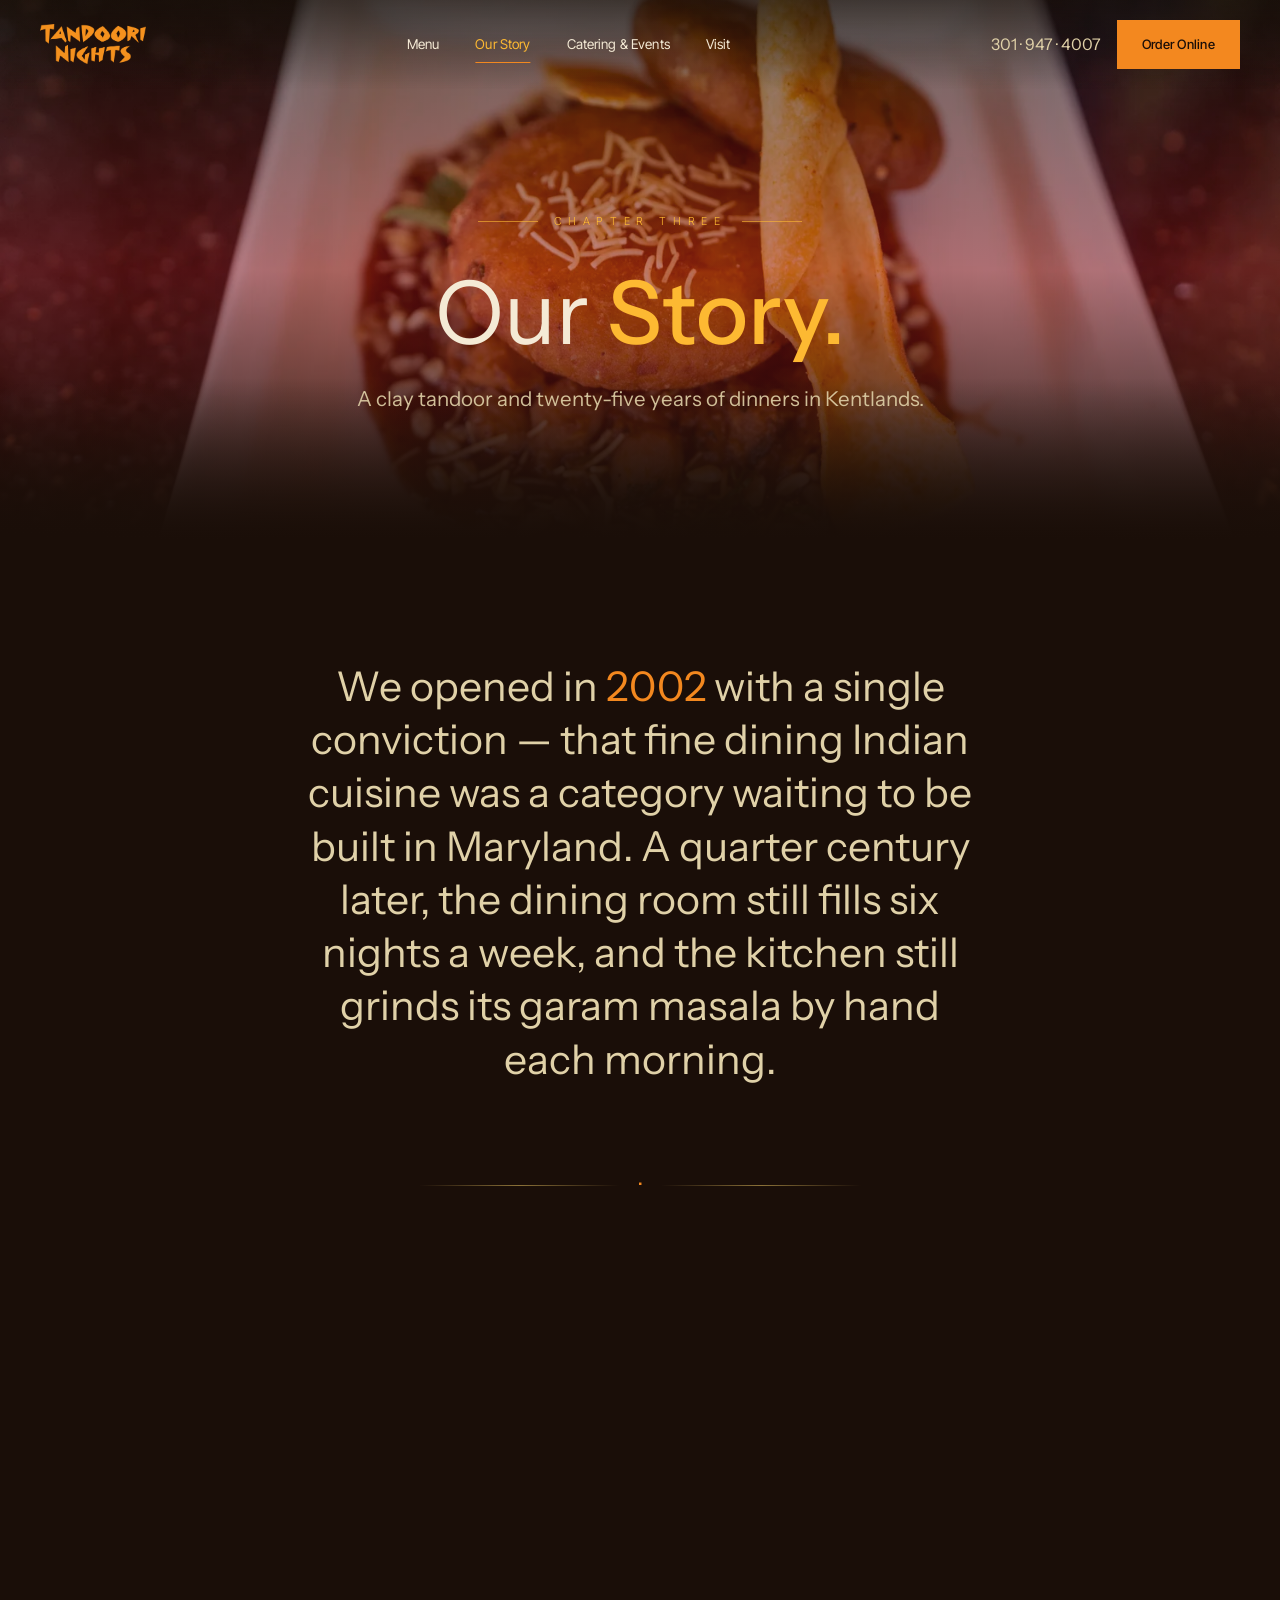
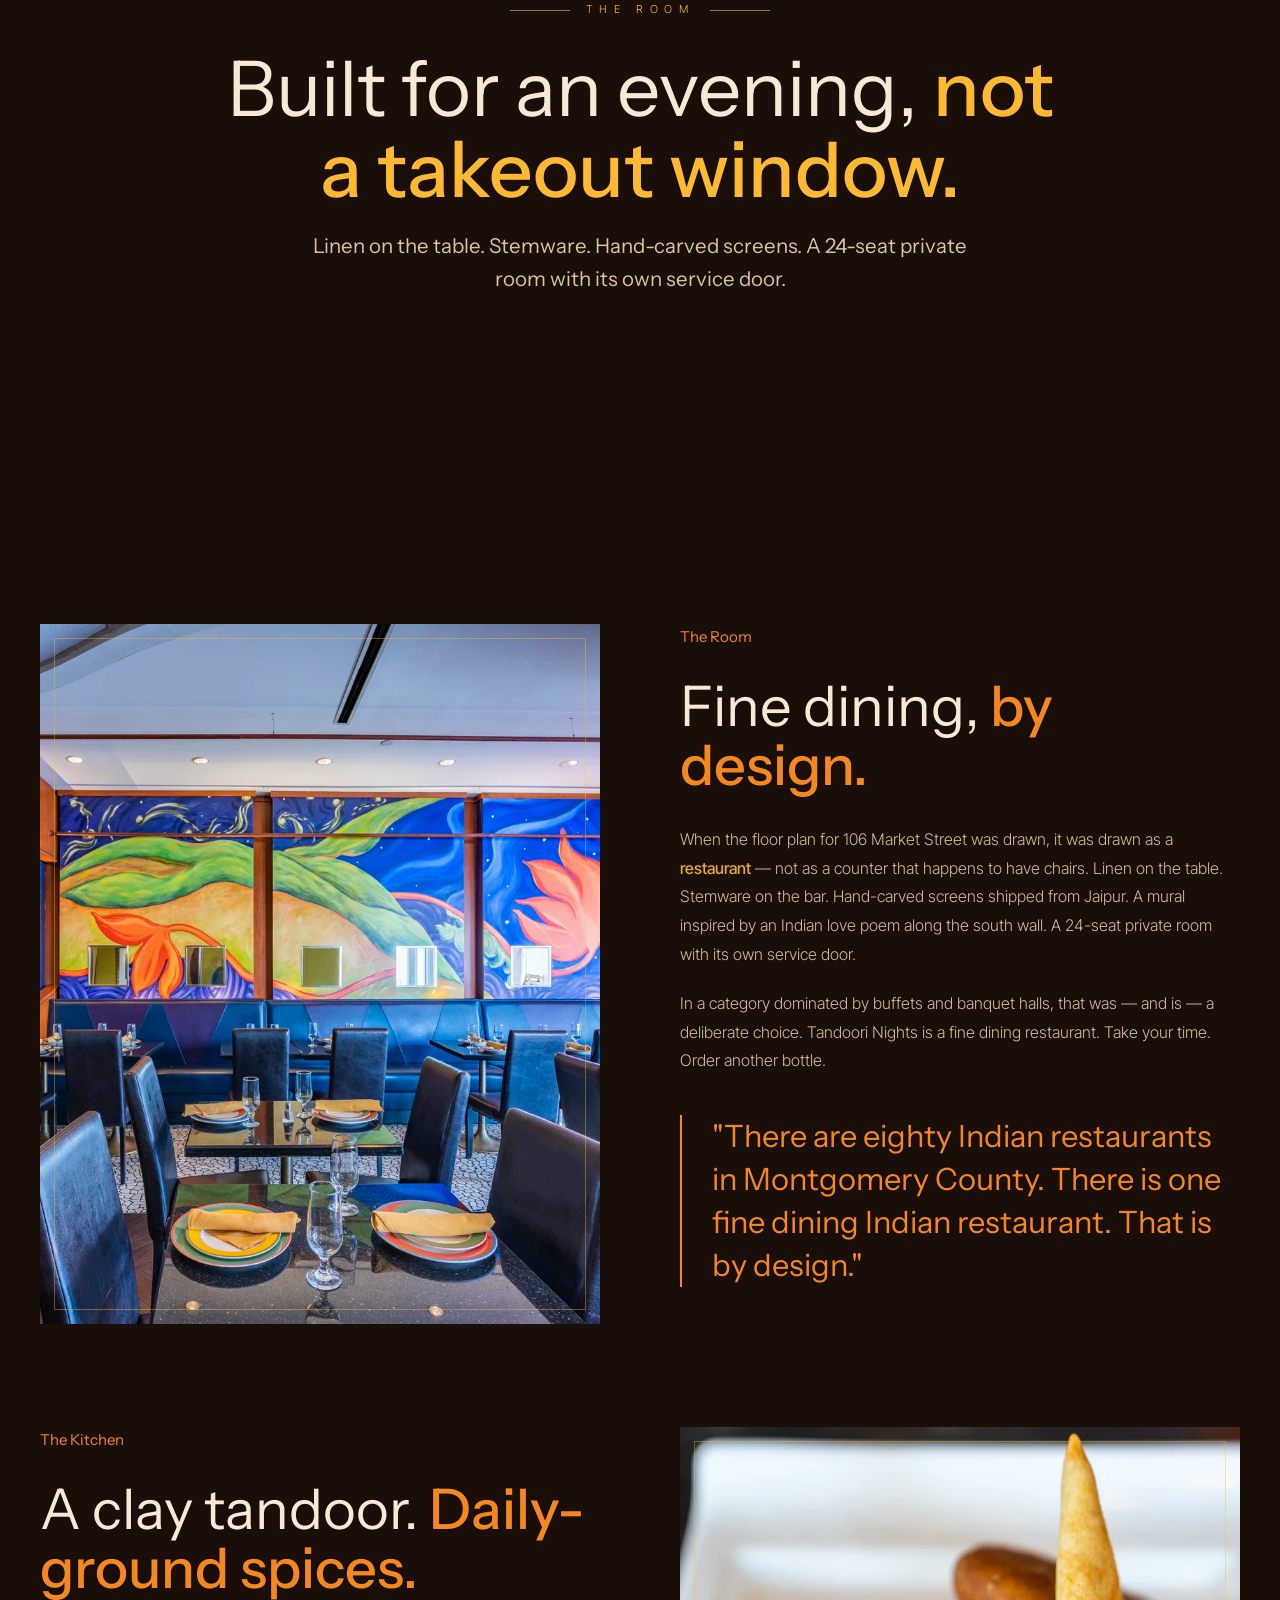
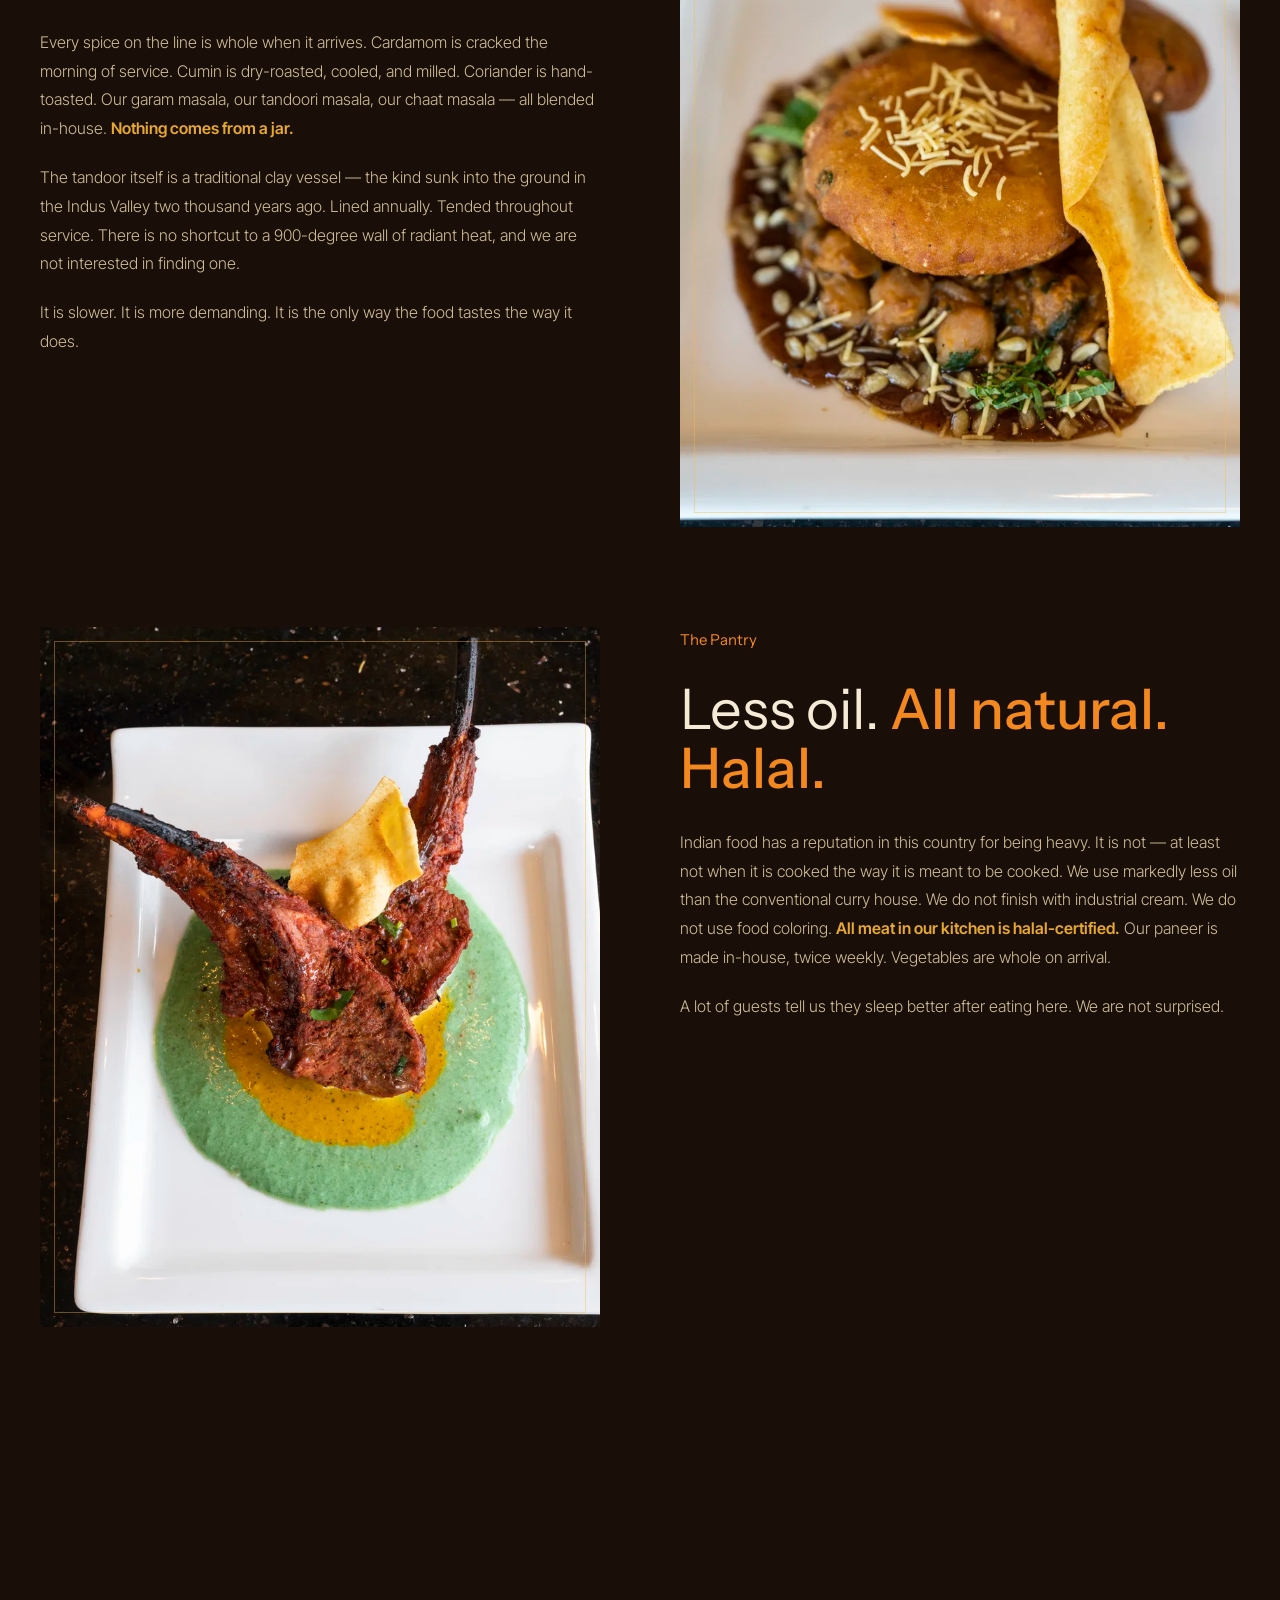
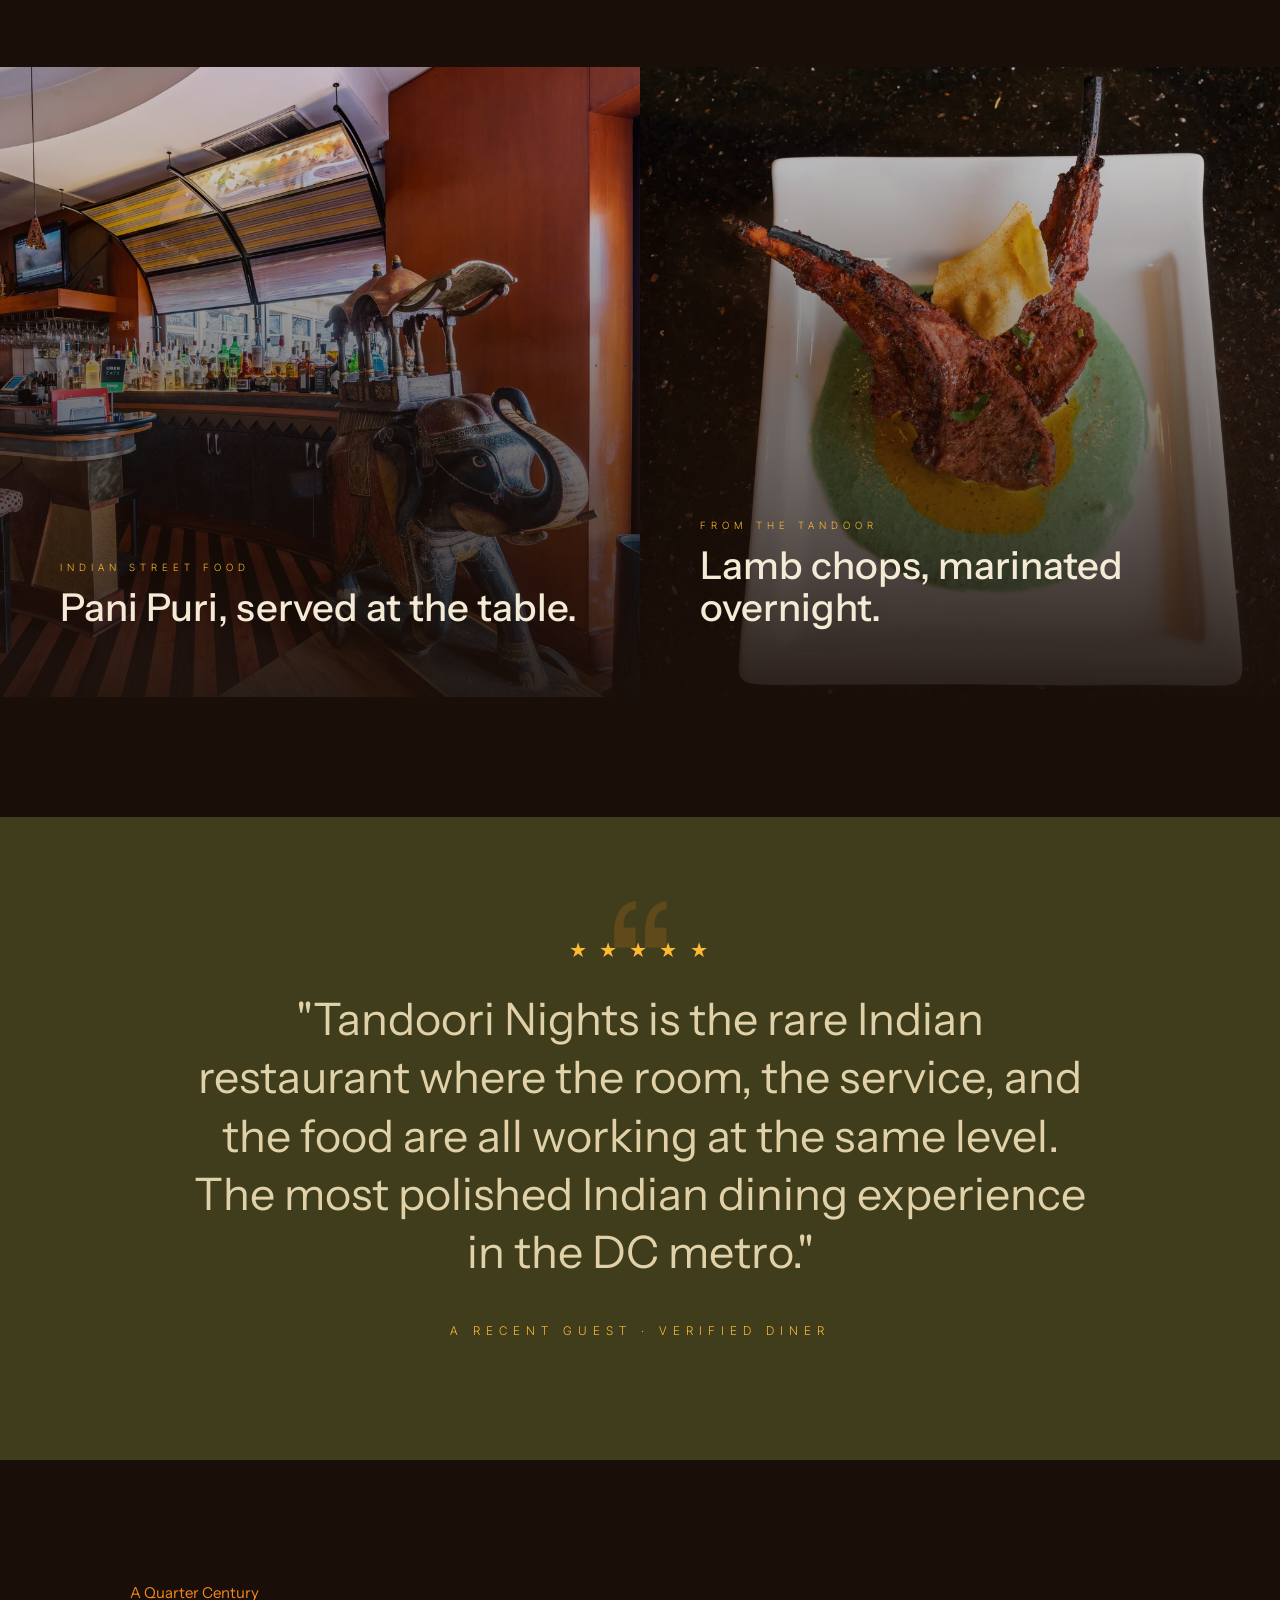
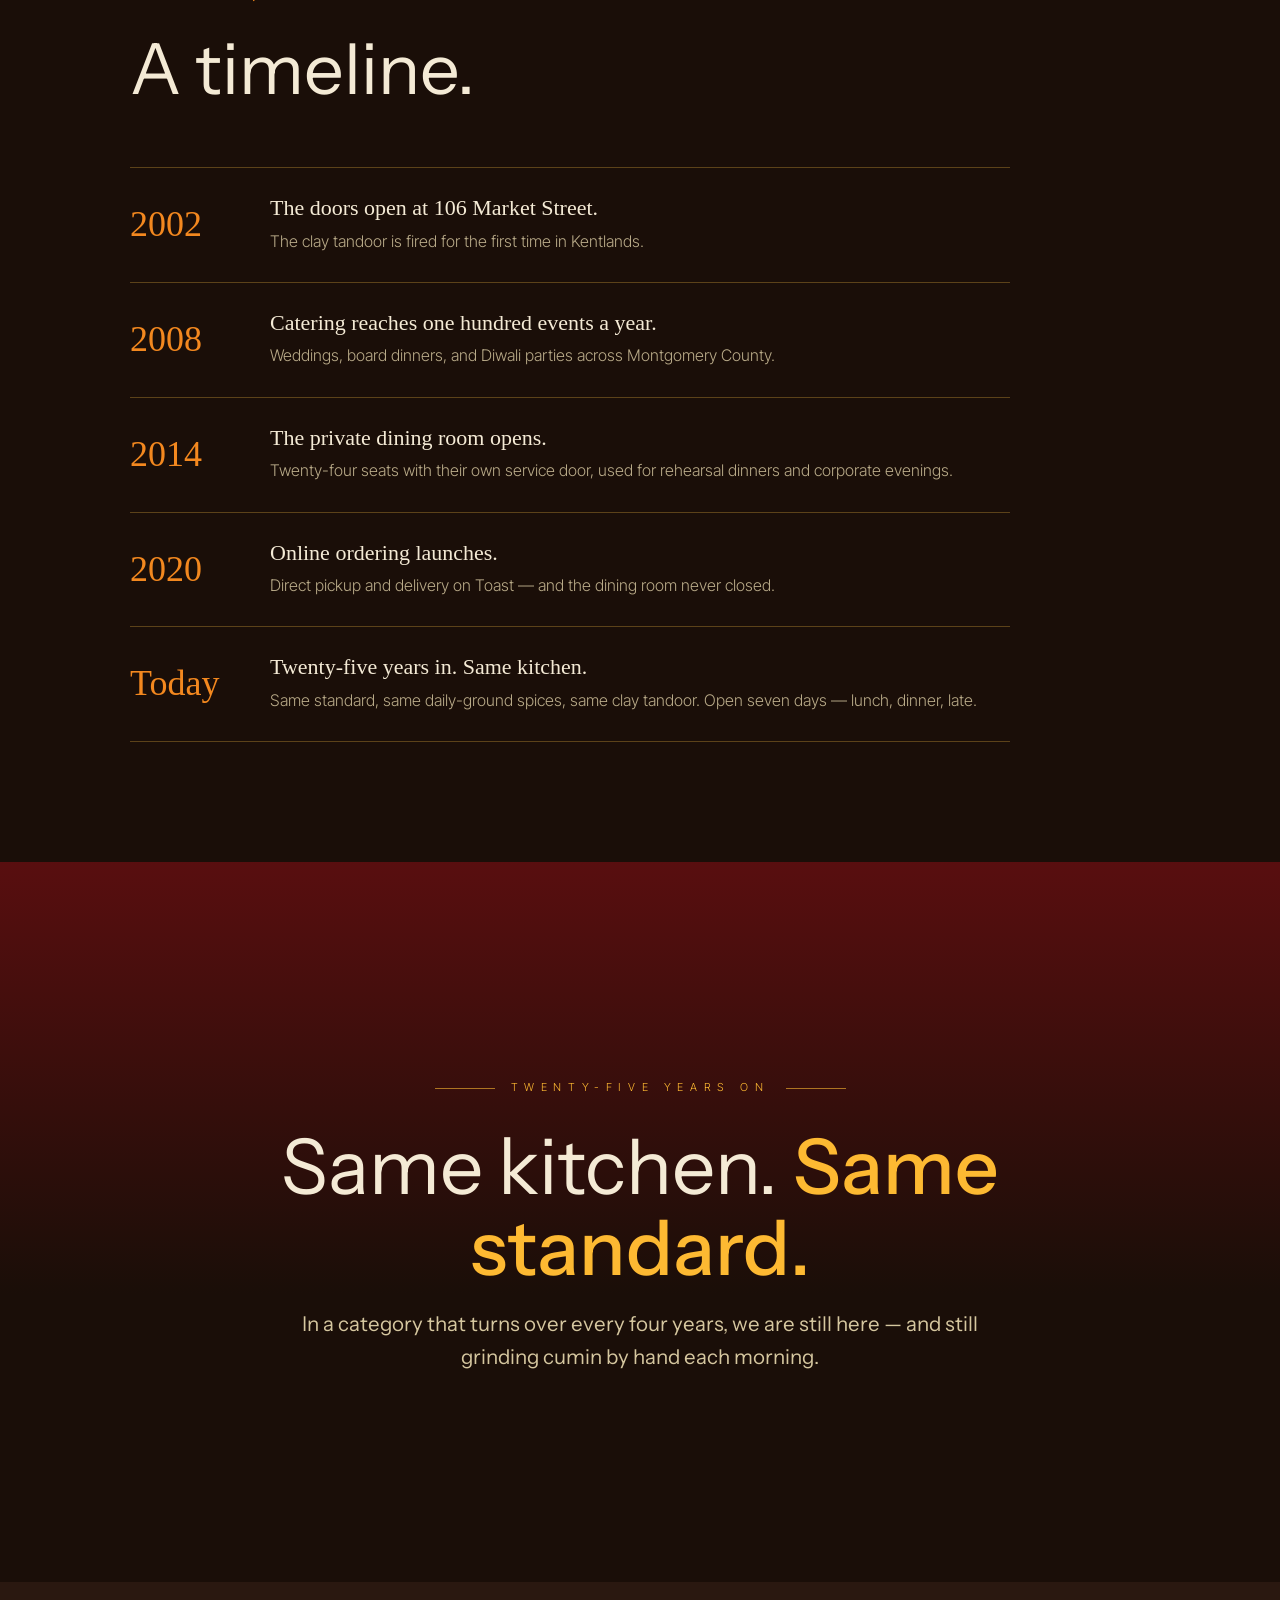
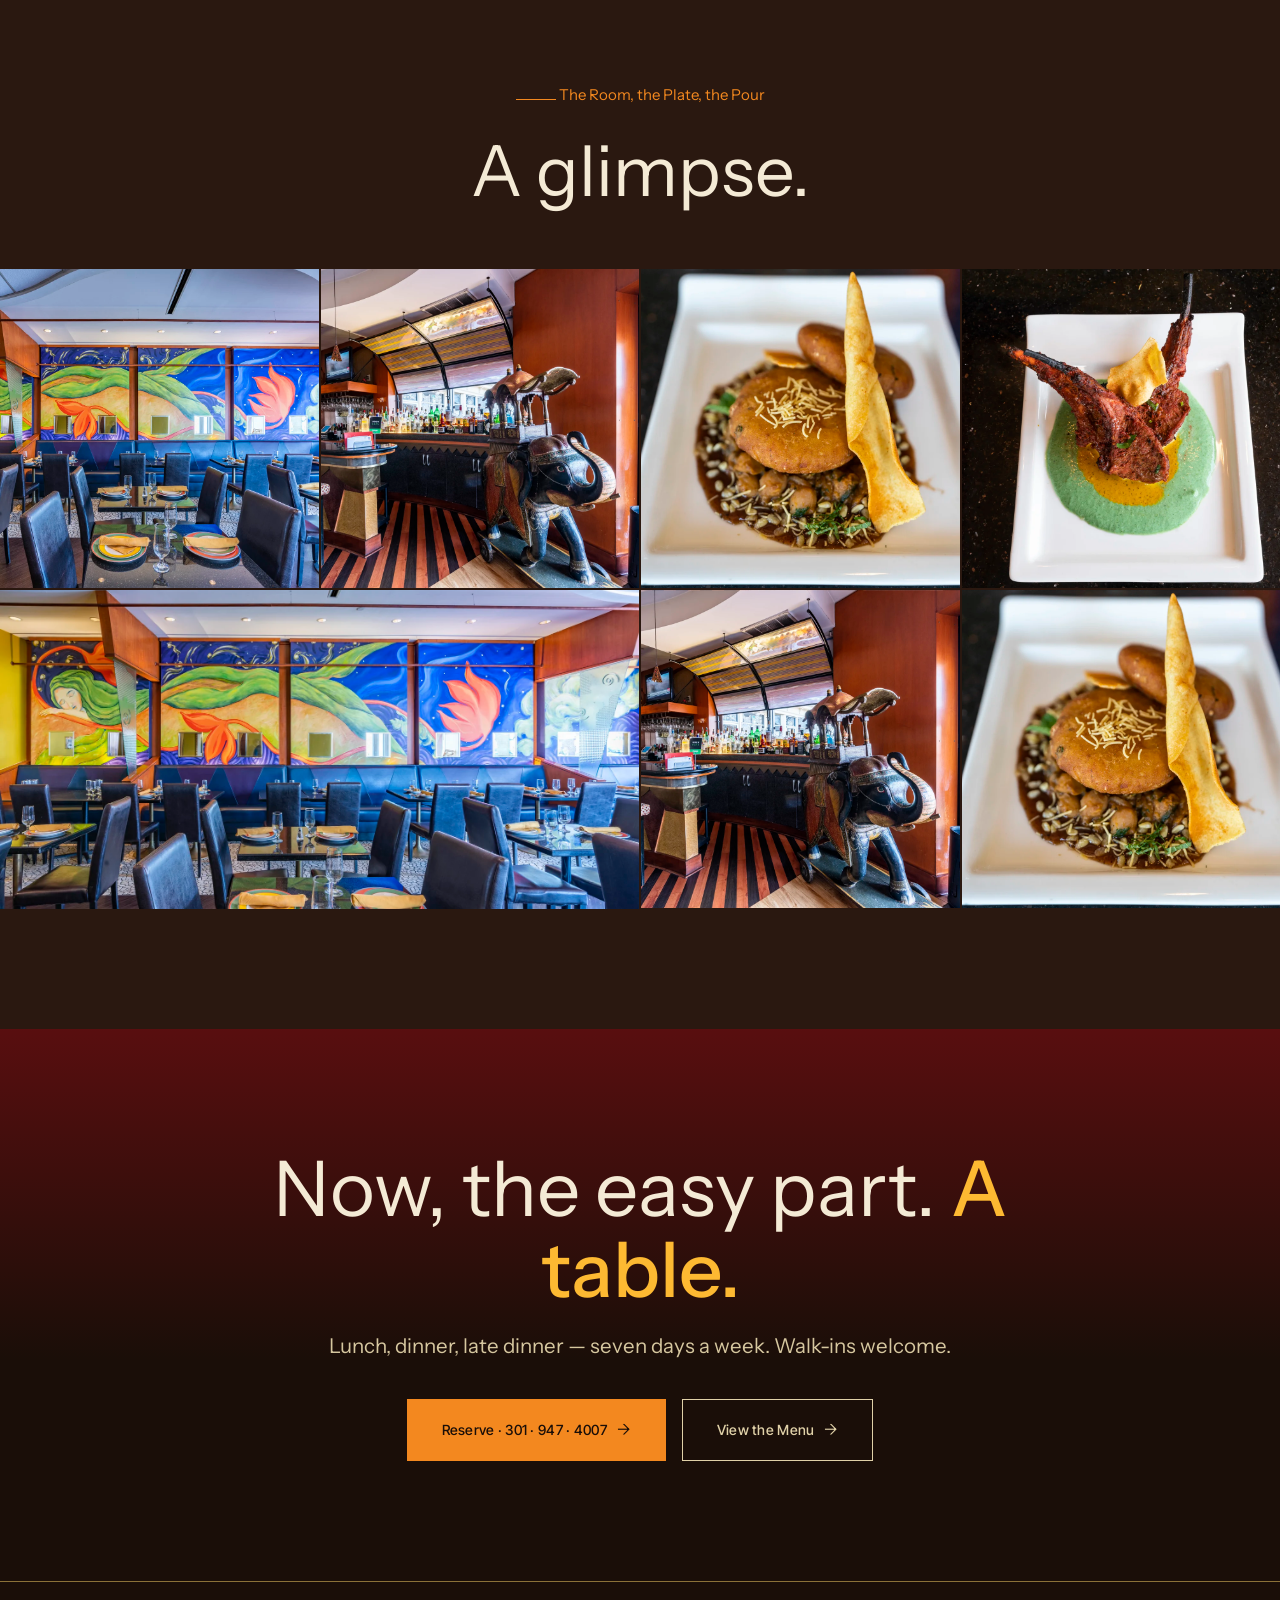
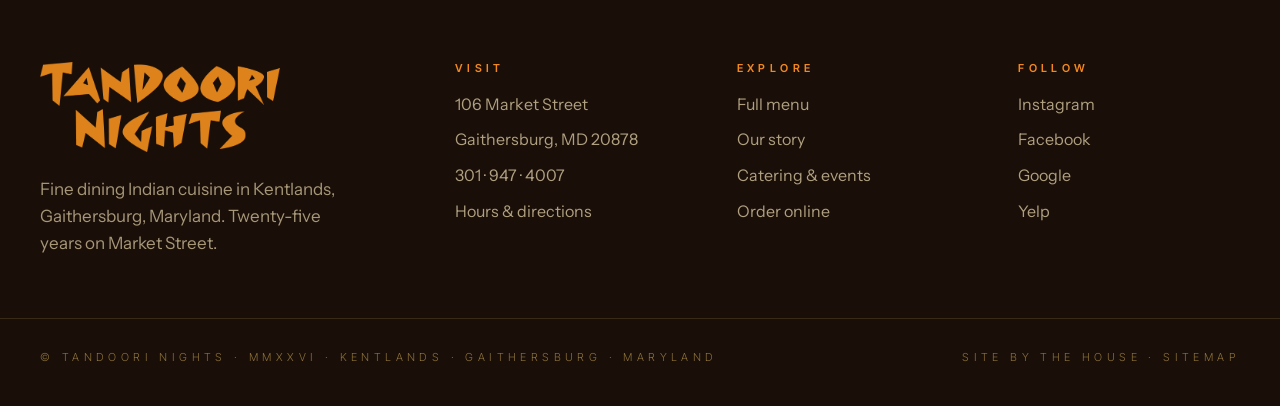
==== about.html @ 55bf02cf "Initial site: Tandoori Nights — Kentlands Static HTML/CSS site for Tandoori Nights, the Indian resta" ====
<!DOCTYPE html>
<html lang="en">
<head>
<meta charset="UTF-8" />
<meta name="viewport" content="width=device-width, initial-scale=1.0" />
<meta name="theme-color" content="#B5121B" />

<title>Our Story — Tandoori Nights | Fine Dining Indian Restaurant in Kentlands, Gaithersburg MD</title>
<meta name="description" content="The story of Tandoori Nights — twenty-five years of fine dining Indian cuisine in Kentlands, Gaithersburg, Maryland. Authentic clay tandoors, in-house ground spices, less oil, all-natural ingredients, halal-certified. Maryland's most-loved Indian restaurant." />
<meta name="keywords" content="tandoori nights story, fine dining indian gaithersburg, indian restaurant kentlands history, authentic tandoor restaurant maryland, halal indian restaurant gaithersburg, indian fine dining montgomery county" />
<meta name="robots" content="index, follow, max-image-preview:large" />
<link rel="canonical" href="https://tandoorinightsmd.com/about.html" />

<meta property="og:type" content="article" />
<meta property="og:title" content="Our Story — Tandoori Nights" />
<meta property="og:description" content="Twenty-five years of fine dining Indian cuisine in Kentlands, Gaithersburg." />
<meta property="og:url" content="https://tandoorinightsmd.com/about.html" />
<meta property="og:image" content="https://tandoorinightsmd.com/extracted/photos/hero.jpg" />

<link rel="icon" type="image/png" href="extracted/assets/logo-saffron.png" />
<link rel="preconnect" href="https://fonts.googleapis.com" />
<link rel="preconnect" href="https://fonts.gstatic.com" crossorigin />
<link href="https://fonts.googleapis.com/css2?family=Instrument+Serif:ital@0;1&family=Instrument+Sans:wght@400;500;600&family=Inter+Tight:wght@300;400;500;600;700&display=swap" rel="stylesheet" />
<link rel="stylesheet" href="styles.css" />

<script type="application/ld+json">
{
  "@context": "https://schema.org",
  "@type": "AboutPage",
  "name": "About Tandoori Nights",
  "url": "https://tandoorinightsmd.com/about.html",
  "mainEntity": { "@id": "https://tandoorinightsmd.com/#restaurant" },
  "breadcrumb": {
    "@type": "BreadcrumbList",
    "itemListElement": [
      { "@type": "ListItem", "position": 1, "name": "Home", "item": "https://tandoorinightsmd.com/" },
      { "@type": "ListItem", "position": 2, "name": "Our Story", "item": "https://tandoorinightsmd.com/about.html" }
    ]
  }
}
</script>
</head>
<body>

<nav class="nav scrolled" id="nav">
  <a href="/" class="nav-logo">
    <img src="extracted/assets/logo-saffron.png" alt="Tandoori Nights — Indian Restaurant in Kentlands, Gaithersburg" />
  </a>
  <ul class="nav-center">
    <li><a href="menu.html">Menu</a></li>
    <li><a href="about.html" class="active">Our Story</a></li>
    <li><a href="catering.html">Catering &amp; Events</a></li>
    <li><a href="visit.html">Visit</a></li>
  </ul>
  <div class="nav-cta">
    <a href="tel:+13019474007" class="nav-phone">301 · 947 · 4007</a>
    <a href="https://www.toasttab.com/tandoori-nights-106-market-street/v3" class="btn btn-saffron">Order Online</a>
  </div>
</nav>

<header class="page-header with-photo" style="background-image: url('extracted/photos/food2.jpg');">
  <div class="page-header-inner">
    <div class="hero-eyebrow">Chapter Three</div>
    <h1>Our <em>Story.</em></h1>
    <p class="lede">A clay tandoor and twenty-five years of dinners in Kentlands.</p>
  </div>
</header>

<!-- Manifesto -->
<section class="bg-ink">
  <div class="narrow" style="text-align: center;">
    <p class="editorial" style="font-size: clamp(28px, 3.2vw, 44px); color: var(--cream-pale); line-height: 1.3; max-width: 880px; margin: 0 auto;">
      We opened in <span style="color: var(--saffron);">2002</span> with a single conviction — that fine dining Indian cuisine was a category waiting to be built in Maryland. A quarter century later, the dining room still fills six nights a week, and the kitchen still grinds its garam masala by hand each morning.
    </p>
    <div class="section-divider-ornament" style="margin-top: 80px;">
      <span class="glyph">·</span>
    </div>
  </div>
</section>

<!-- CINEMATIC PHOTO BAND -->
<section class="photo-band tint-deep" style="background-image: url('extracted/photos/hero.jpg');">
  <div class="inner">
    <div class="eyebrow-on-dark">The Room</div>
    <h2>Built for an evening, <em>not a takeout window.</em></h2>
    <p class="kicker">Linen on the table. Stemware. Hand-carved screens. A 24-seat private room with its own service door.</p>
  </div>
</section>

<!-- Editorial -->
<section class="bg-ink">
  <div class="container">
    <div class="editorial-block">
      <div class="editorial-image" style="background-image: url('extracted/photos/hero.jpg');"></div>
      <div class="editorial-text">
        <div class="section-label">The Room</div>
        <h2 class="section-title" style="font-size: clamp(36px, 4.5vw, 56px);">Fine dining, <em>by design.</em></h2>
        <p class="body-text">When the floor plan for 106 Market Street was drawn, it was drawn as a <em>restaurant</em> — not as a counter that happens to have chairs. Linen on the table. Stemware on the bar. Hand-carved screens shipped from Jaipur. A mural inspired by an Indian love poem along the south wall. A 24-seat private room with its own service door.</p>
        <p class="body-text">In a category dominated by buffets and banquet halls, that was — and is — a deliberate choice. Tandoori Nights is a fine dining restaurant. Take your time. Order another bottle.</p>
        <div class="pull-quote">"There are eighty Indian restaurants in Montgomery County. There is one fine dining Indian restaurant. That is by design."</div>
      </div>
    </div>

    <div class="editorial-block">
      <div class="editorial-image" style="background-image: url('extracted/photos/food2.jpg');"></div>
      <div class="editorial-text">
        <div class="section-label">The Kitchen</div>
        <h2 class="section-title" style="font-size: clamp(36px, 4.5vw, 56px);">A clay tandoor. <em>Daily-ground spices.</em></h2>
        <p class="body-text">Every spice on the line is whole when it arrives. Cardamom is cracked the morning of service. Cumin is dry-roasted, cooled, and milled. Coriander is hand-toasted. Our garam masala, our tandoori masala, our chaat masala — all blended in-house. <strong>Nothing comes from a jar.</strong></p>
        <p class="body-text">The tandoor itself is a traditional clay vessel — the kind sunk into the ground in the Indus Valley two thousand years ago. Lined annually. Tended throughout service. There is no shortcut to a 900-degree wall of radiant heat, and we are not interested in finding one.</p>
        <p class="body-text">It is slower. It is more demanding. It is the only way the food tastes the way it does.</p>
      </div>
    </div>

    <div class="editorial-block">
      <div class="editorial-image" style="background-image: url('extracted/photos/food3.jpg');"></div>
      <div class="editorial-text">
        <div class="section-label">The Pantry</div>
        <h2 class="section-title" style="font-size: clamp(36px, 4.5vw, 56px);">Less oil. <em>All natural. Halal.</em></h2>
        <p class="body-text">Indian food has a reputation in this country for being heavy. It is not — at least not when it is cooked the way it is meant to be cooked. We use markedly less oil than the conventional curry house. We do not finish with industrial cream. We do not use food coloring. <strong>All meat in our kitchen is halal-certified.</strong> Our paneer is made in-house, twice weekly. Vegetables are whole on arrival.</p>
        <p class="body-text">A lot of guests tell us they sleep better after eating here. We are not surprised.</p>
      </div>
    </div>
  </div>
</section>

<!-- Cinematic photo split -->
<section class="photo-split">
  <div class="panel" style="background-image: url('extracted/photos/food1.jpg');">
    <div class="label">
      <div class="detail-label">Indian Street Food</div>
      <h3>Pani Puri, served at the table.</h3>
    </div>
  </div>
  <div class="panel" style="background-image: url('extracted/photos/food3.jpg');">
    <div class="label">
      <div class="detail-label">From the Tandoor</div>
      <h3>Lamb chops, marinated overnight.</h3>
    </div>
  </div>
</section>

<!-- Quote -->
<section class="quote-section">
  <div class="content">
    <div class="quote-stars">★ ★ ★ ★ ★</div>
    <blockquote class="quote-text">
      "Tandoori Nights is the rare Indian restaurant where the room, the service, and the food are all working at the same level. The most polished Indian dining experience in the DC metro."
    </blockquote>
    <div class="quote-attr">A Recent Guest · Verified Diner</div>
  </div>
</section>

<!-- Timeline -->
<section class="bg-ink">
  <div class="content">
    <div class="section-label">A Quarter Century</div>
    <h2 class="section-title">A timeline.</h2>

    <div style="margin-top: 60px; display: grid; grid-template-columns: 1fr; gap: 0; max-width: 880px;">
      <div style="display: grid; grid-template-columns: 100px 1fr; gap: 40px; padding: 28px 0; border-top: 1px solid rgba(245,184,65,0.3);">
        <div style="font-family: 'EB Garamond', serif;  font-size: 36px; color: var(--saffron); font-weight: 500;">2002</div>
        <div>
          <h3 style="font-family: 'EB Garamond', serif; font-size: 22px; color: var(--bone); margin-bottom: 8px; font-weight: 500;">The doors open at 106 Market Street.</h3>
          <p style="color: var(--cream-pale); opacity: 0.8;">The clay tandoor is fired for the first time in Kentlands.</p>
        </div>
      </div>
      <div style="display: grid; grid-template-columns: 100px 1fr; gap: 40px; padding: 28px 0; border-top: 1px solid rgba(245,184,65,0.3);">
        <div style="font-family: 'EB Garamond', serif;  font-size: 36px; color: var(--saffron); font-weight: 500;">2008</div>
        <div>
          <h3 style="font-family: 'EB Garamond', serif; font-size: 22px; color: var(--bone); margin-bottom: 8px; font-weight: 500;">Catering reaches one hundred events a year.</h3>
          <p style="color: var(--cream-pale); opacity: 0.8;">Weddings, board dinners, and Diwali parties across Montgomery County.</p>
        </div>
      </div>
      <div style="display: grid; grid-template-columns: 100px 1fr; gap: 40px; padding: 28px 0; border-top: 1px solid rgba(245,184,65,0.3);">
        <div style="font-family: 'EB Garamond', serif;  font-size: 36px; color: var(--saffron); font-weight: 500;">2014</div>
        <div>
          <h3 style="font-family: 'EB Garamond', serif; font-size: 22px; color: var(--bone); margin-bottom: 8px; font-weight: 500;">The private dining room opens.</h3>
          <p style="color: var(--cream-pale); opacity: 0.8;">Twenty-four seats with their own service door, used for rehearsal dinners and corporate evenings.</p>
        </div>
      </div>
      <div style="display: grid; grid-template-columns: 100px 1fr; gap: 40px; padding: 28px 0; border-top: 1px solid rgba(245,184,65,0.3);">
        <div style="font-family: 'EB Garamond', serif;  font-size: 36px; color: var(--saffron); font-weight: 500;">2020</div>
        <div>
          <h3 style="font-family: 'EB Garamond', serif; font-size: 22px; color: var(--bone); margin-bottom: 8px; font-weight: 500;">Online ordering launches.</h3>
          <p style="color: var(--cream-pale); opacity: 0.8;">Direct pickup and delivery on Toast — and the dining room never closed.</p>
        </div>
      </div>
      <div style="display: grid; grid-template-columns: 100px 1fr; gap: 40px; padding: 28px 0; border-top: 1px solid rgba(245,184,65,0.3); border-bottom: 1px solid rgba(245,184,65,0.3);">
        <div style="font-family: 'EB Garamond', serif;  font-size: 36px; color: var(--saffron); font-weight: 500;">Today</div>
        <div>
          <h3 style="font-family: 'EB Garamond', serif; font-size: 22px; color: var(--bone); margin-bottom: 8px; font-weight: 500;">Twenty-five years in. Same kitchen.</h3>
          <p style="color: var(--cream-pale); opacity: 0.8;">Same standard, same daily-ground spices, same clay tandoor. Open seven days — lunch, dinner, late.</p>
        </div>
      </div>
    </div>
  </div>
</section>

<!-- Big photo band -->
<section class="photo-band tint-red" style="background-image: url('extracted/photos/food2.jpg');">
  <div class="inner">
    <div class="eyebrow-on-dark">Twenty-five years on</div>
    <h2>Same kitchen. <em>Same standard.</em></h2>
    <p class="kicker">In a category that turns over every four years, we are still here — and still grinding cumin by hand each morning.</p>
  </div>
</section>

<!-- Gallery -->
<section class="bg-ink-soft" style="padding-top: 100px;">
  <div class="content" style="text-align: center; margin-bottom: 60px;">
    <div class="section-label" style="justify-content: center;">
      <span style="background: var(--saffron); height: 1px; width: 40px; display: inline-block;"></span>
      The Room, the Plate, the Pour
    </div>
    <h2 class="section-title">A glimpse.</h2>
  </div>
  <div class="gallery">
    <div class="tile" style="background-image: url('extracted/photos/hero.jpg');" data-label="Dining Room"></div>
    <div class="tile" style="background-image: url('extracted/photos/food1.jpg');" data-label="Pani Puri"></div>
    <div class="tile" style="background-image: url('extracted/photos/food2.jpg');" data-label="From the Tandoor"></div>
    <div class="tile" style="background-image: url('extracted/photos/food3.jpg');" data-label="Lamb Chops"></div>
    <div class="tile wide" style="background-image: url('extracted/photos/hero.jpg');" data-label="Bar"></div>
    <div class="tile" style="background-image: url('extracted/photos/food1.jpg');" data-label="Plated"></div>
    <div class="tile" style="background-image: url('extracted/photos/food2.jpg');" data-label="Tandoori Chicken"></div>
  </div>
</section>

<!-- CTA -->
<section class="photo-band tint-red" style="background-image: url('extracted/photos/food3.jpg'); min-height: 60vh;">
  <div class="inner">
    <h2>Now, the easy part. <em>A table.</em></h2>
    <p class="kicker">Lunch, dinner, late dinner — seven days a week. Walk-ins welcome.</p>
    <div style="display: flex; gap: 16px; justify-content: center; flex-wrap: wrap; margin-top: 36px;">
      <a href="tel:+13019474007" class="btn btn-saffron btn-large btn-arrow">Reserve · 301 · 947 · 4007</a>
      <a href="menu.html" class="btn btn-outline-cream btn-large btn-arrow">View the Menu</a>
    </div>
  </div>
</section>

<footer class="site-footer">
  <div class="footer-grid">
    <div class="footer-brand">
      <img src="extracted/assets/logo-saffron.png" alt="Tandoori Nights logo" />
      <p>Fine dining Indian cuisine in Kentlands, Gaithersburg, Maryland. Twenty-five years on Market Street.</p>
    </div>
    <div class="footer-col">
      <h4>Visit</h4>
      <ul>
        <li><a href="https://www.google.com/maps?q=106+Market+St,+Gaithersburg,+MD+20878">106 Market Street</a></li>
        <li><a href="https://www.google.com/maps?q=106+Market+St,+Gaithersburg,+MD+20878">Gaithersburg, MD 20878</a></li>
        <li><a href="tel:+13019474007">301 · 947 · 4007</a></li>
        <li><a href="visit.html">Hours &amp; directions</a></li>
      </ul>
    </div>
    <div class="footer-col">
      <h4>Explore</h4>
      <ul>
        <li><a href="menu.html">Full menu</a></li>
        <li><a href="about.html">Our story</a></li>
        <li><a href="catering.html">Catering &amp; events</a></li>
        <li><a href="https://www.toasttab.com/tandoori-nights-106-market-street/v3">Order online</a></li>
      </ul>
    </div>
    <div class="footer-col">
      <h4>Follow</h4>
      <ul>
        <li><a href="https://www.instagram.com/tandoorinightsmd">Instagram</a></li>
        <li><a href="https://www.facebook.com/tandoorinights">Facebook</a></li>
        <li><a href="https://www.google.com/search?q=Tandoori+Nights+Gaithersburg">Google</a></li>
        <li><a href="https://www.yelp.com/biz/tandoori-nights-gaithersburg">Yelp</a></li>
      </ul>
    </div>
  </div>
  <div class="footer-bottom">
    <div>© Tandoori Nights · MMXXVI · Kentlands · Gaithersburg · Maryland</div>
    <div>Site by the house · <a href="sitemap.xml">Sitemap</a></div>
  </div>
</footer>

<script>
  const nav = document.getElementById('nav');
  window.addEventListener('scroll', () => {
    nav.classList.toggle('scrolled', window.scrollY > 60);
  }, { passive: true });
</script>

</body>
</html>
---- styles.css ----
/* ================================================================
   TANDOORI NIGHTS — Master Stylesheet
   Fine Dining Indian Cuisine · Gaithersburg, Maryland · Est. 2002
   ================================================================ */

:root {
  --tandoor: #B5121B;
  --tandoor-deep: #8C0E15;
  --bright-red: #E2121F;
  --saffron: #F3881F;
  --turmeric: #FDB932;
  --turmeric-pale: #FFC228;
  --olive: #59582B;
  --olive-deep: #3F3D1B;
  --cream: #D5C59B;
  --cream-pale: #E0D1A8;
  --gold: #B59A58;
  --gold-deep: #8B7138;
  --sienna: #753B21;
  --sienna-deep: #5C2509;
  --damask: #DAA4B4;
  --bone: #F4EAD5;
  --ink: #1A0E08;
  --ink-soft: #2a1810;

  --container: 1400px;
  --content: 1100px;
  --narrow: 760px;

  --easing: cubic-bezier(0.25, 1, 0.5, 1);
  --easing-spring: cubic-bezier(0.34, 1.56, 0.64, 1);
}

*, *::before, *::after { margin: 0; padding: 0; box-sizing: border-box; }
html { scroll-behavior: smooth; }
img, svg { max-width: 100%; display: block; }

body {
  background: var(--ink);
  color: var(--bone);
  font-family: 'Inter Tight', system-ui, sans-serif;
  font-weight: 300;
  line-height: 1.6;
  overflow-x: hidden;
  -webkit-font-smoothing: antialiased;
  -moz-osx-font-smoothing: grayscale;
}

a { color: inherit; text-decoration: none; }

::selection { background: var(--saffron); color: var(--ink); }

em, i {
  font-style: normal;
  color: var(--turmeric);
  font-weight: 500;
}

/* ============================================================
   ORNAMENTS & PATTERNS — used as accents, not wallpaper
   ============================================================ */

/* Single ornament mark above section headlines */
.fleuron {
  display: block;
  width: 56px;
  height: auto;
  margin-bottom: 36px;
  opacity: 0.85;
}
.fleuron.center { margin-left: auto; margin-right: auto; }
.fleuron.lg { width: 78px; }
.fleuron.sm { width: 42px; }

/* Thin pattern strip — used as ornamental divider between sections */
.pat-strip {
  height: 56px;
  background-image: url('extracted/assets/pattern-damask-tile.png');
  background-size: 70px 70px;
  background-repeat: repeat-x;
  background-position: center;
  opacity: 0.12;
  pointer-events: none;
}
.pat-strip.dark { background-color: var(--ink); opacity: 0.16; }
.pat-strip.cream { background-color: var(--cream); filter: invert(0.15) sepia(0.4); opacity: 0.5; height: 48px; }

/* Hero damask whisper — almost invisible texture for depth */
.hero-immersive {
  position: relative;
}
.hero-immersive .pat-whisper {
  position: absolute;
  inset: 0;
  background-image: url('extracted/assets/pattern-damask-tile.png');
  background-size: 280px 280px;
  background-repeat: repeat;
  opacity: 0.05;
  mix-blend-mode: overlay;
  z-index: 1;
  pointer-events: none;
}

/* Side flourishes — bold, visible swirl ornaments as brand moments */
.side-flourish {
  position: absolute;
  pointer-events: none;
  z-index: 1;
}
.side-flourish.hero-left  {
  left: -10%; top: -6%;
  width: 55%;
  opacity: 0.45;
  mix-blend-mode: screen;
}
.side-flourish.hero-right {
  right: -12%; bottom: -8%;
  width: 50%;
  opacity: 0.32;
  transform: scaleX(-1);
  mix-blend-mode: screen;
}
.side-flourish.cream-left {
  left: -5%; top: 50%;
  transform: translateY(-50%);
  width: 38%;
  opacity: 0.25;
}
.side-flourish.cream-right {
  right: -4%; bottom: -5%;
  width: 32%;
  opacity: 0.28;
  transform: scaleX(-1) rotate(8deg);
}
.side-flourish.dark-accent {
  opacity: 0.22;
  mix-blend-mode: screen;
}

/* Big leaf flourish as a section divider */
.divider-flourish {
  display: flex;
  align-items: center;
  justify-content: center;
  padding: 50px 40px;
  background: var(--ink);
  position: relative;
}
.divider-flourish::before, .divider-flourish::after {
  content: "";
  flex: 1;
  height: 1px;
  background: linear-gradient(90deg, transparent, var(--gold-deep), transparent);
  max-width: 380px;
  margin: 0 28px;
}
.divider-flourish img {
  height: 56px;
  width: auto;
  filter: brightness(1.5) saturate(1.3);
  opacity: 0.85;
}
.divider-flourish.cream { background: var(--cream); }
.divider-flourish.cream::before, .divider-flourish.cream::after {
  background: linear-gradient(90deg, transparent, var(--sienna), transparent);
}
.divider-flourish.cream img {
  filter: none;
  opacity: 0.7;
}

/* Gold frame corner */
.gold-frame {
  position: absolute;
  pointer-events: none;
  z-index: 1;
  width: 240px;
  opacity: 0.5;
}
.gold-frame.tl { top: 40px; left: 40px; }
.gold-frame.tr { top: 40px; right: 40px; transform: scaleX(-1); }
.gold-frame.bl { bottom: 40px; left: 40px; transform: scaleY(-1); }
.gold-frame.br { bottom: 40px; right: 40px; transform: scale(-1, -1); }

@media (max-width: 720px) {
  .side-flourish.hero-left, .side-flourish.hero-right { width: 70%; opacity: 0.25; }
  .side-flourish.cream-left, .side-flourish.cream-right { width: 50%; opacity: 0.18; }
  .gold-frame { width: 120px; }
  .divider-flourish img { height: 38px; }
}

/* Gold corner accents — used at edges of cream/photo sections */
.corner-flourish {
  position: absolute;
  width: 110px;
  height: auto;
  pointer-events: none;
  opacity: 0.65;
  z-index: 2;
}
.corner-flourish.tl { top: 32px; left: 32px; }
.corner-flourish.tr { top: 32px; right: 32px; transform: scaleX(-1); }
.corner-flourish.bl { bottom: 32px; left: 32px; transform: scaleY(-1); }
.corner-flourish.br { bottom: 32px; right: 32px; transform: scale(-1, -1); }

@media (max-width: 720px) {
  .corner-flourish { width: 70px; }
  .fleuron { width: 44px; margin-bottom: 24px; }
  .side-flourish { display: none; }
}
.bg-cream em, .bg-cream i,
.statement.cream em, .statement.cream i,
.menu-section em, .menu-section i { color: var(--tandoor); font-weight: 500; }

/* ============================================================
   TYPOGRAPHY
   ============================================================ */

.eyebrow {
  font-family: 'Inter Tight', system-ui, sans-serif;
  font-weight: 300;
  font-size: 11px;
  letter-spacing: 0.6em;
  text-transform: uppercase;
  color: var(--saffron);
  display: inline-flex;
  align-items: center;
  gap: 16px;
}
.eyebrow::before, .eyebrow::after {
  content: ""; width: 60px; height: 1px; background: var(--saffron); opacity: 0.6;
}

.section-label {
  display: inline-block;
  font-family: 'Instrument Sans', 'Inter Tight', system-ui, sans-serif;
  font-style: normal;
  font-size: 15px;
  font-weight: 400;
  letter-spacing: 0;
  text-transform: none;
  color: var(--saffron);
  margin-bottom: 28px;
  position: relative;
  padding-left: 0;
}
.section-label::before { content: none; }
.section-label.center { display: block; text-align: center; }

h1, h2, h3, h4 { font-weight: 400; line-height: 1.1; }

.display {
  font-family: 'Instrument Sans', 'Inter Tight', system-ui, sans-serif;
  font-size: clamp(48px, 7vw, 96px);
  font-weight: 400;
  line-height: 1.02;
  letter-spacing: -0.01em;
}
.display em { color: var(--saffron); font-style: normal; font-weight: 500; }

.section-title {
  font-family: 'Instrument Sans', 'Inter Tight', system-ui, sans-serif;
  font-size: clamp(40px, 5.5vw, 72px);
  font-weight: 400;
  line-height: 1.05;
  margin-bottom: 24px;
}
.section-title em { color: var(--saffron); font-style: normal; font-weight: 500; }
.section-title.large { font-size: clamp(48px, 6.5vw, 88px); }

.section-lede {
  font-family: 'Instrument Sans', 'Inter Tight', system-ui, sans-serif;
  font-style: normal;
  font-size: clamp(18px, 1.5vw, 24px);
  color: var(--cream-pale);
  opacity: 0.85;
  max-width: 720px;
  margin-bottom: 60px;
  line-height: 1.5;
}

.tandoor-head {
  font-family: 'Instrument Sans', 'Inter Tight', system-ui, sans-serif;
  font-style: normal;
  font-weight: 400;
  font-size: clamp(40px, 5.5vw, 76px);
  letter-spacing: -0.025em;
  line-height: 1;
  color: var(--tandoor);
  text-transform: none;
  font-variation-settings: "opsz" 144, "SOFT" 100;
}
.tandoor-head .echo { display: none; }
.tandoor-head.on-dark { color: var(--turmeric); }

.detail {
  font-family: 'Inter Tight', system-ui, sans-serif;
  font-size: 11px;
  letter-spacing: 0.4em;
  text-transform: uppercase;
  font-weight: 600;
}

.editorial {
  font-family: 'Instrument Sans', 'Inter Tight', system-ui, sans-serif;
  font-style: normal;
  font-size: clamp(20px, 1.8vw, 28px);
  line-height: 1.5;
  color: var(--cream-pale);
}

p { margin-bottom: 1em; }
p:last-child { margin-bottom: 0; }

.body-text {
  font-size: 16px;
  line-height: 1.8;
  color: var(--cream-pale);
  opacity: 0.9;
}
.body-text strong { color: var(--turmeric); font-weight: 600; }
.body-text.on-cream { color: var(--ink); opacity: 0.85; }
.body-text.on-cream strong { color: var(--tandoor); }

.body-text-large {
  font-family: 'Instrument Sans', 'Inter Tight', system-ui, sans-serif;
  font-size: clamp(20px, 1.7vw, 26px);
  line-height: 1.55;
  color: var(--cream-pale);
}

/* ============================================================
   LAYOUT
   ============================================================ */

.container { max-width: var(--container); margin: 0 auto; padding: 0 40px; }
.content { max-width: var(--content); margin: 0 auto; padding: 0 40px; }
.narrow { max-width: var(--narrow); margin: 0 auto; padding: 0 40px; }

section { padding: 120px 0; position: relative; }
section.tight { padding: 80px 0; }
section.tall { padding: 160px 0; }

.bg-red {
  background: var(--tandoor);
  background-image:
    radial-gradient(ellipse at top left, rgba(252,221,143,0.12), transparent 60%),
    radial-gradient(ellipse at bottom right, rgba(140,14,21,0.5), transparent 60%);
}
.bg-cream { background: var(--cream); color: var(--ink); }
.bg-cream-pale { background: var(--cream-pale); color: var(--ink); }
.bg-olive { background: var(--olive-deep); }
.bg-ink { background: var(--ink); }
.bg-ink-soft { background: var(--ink-soft); }
.bg-turmeric { background: var(--turmeric); color: var(--ink); }
.bg-gradient-down {
  background: linear-gradient(180deg, var(--ink) 0%, var(--ink-soft) 100%);
}

.divider {
  height: 1px;
  background: linear-gradient(90deg, transparent, rgba(245,184,65,0.4), transparent);
  margin: 0;
}
.divider.gold {
  background: linear-gradient(90deg, transparent, var(--gold-deep), transparent);
}

/* ============================================================
   NAV
   ============================================================ */

.nav {
  position: fixed;
  top: 0; left: 0; right: 0;
  z-index: 100;
  padding: 20px 40px;
  display: flex;
  align-items: center;
  justify-content: space-between;
  transition: all 0.45s var(--easing);
  background: linear-gradient(180deg, rgba(26,14,8,0.6), transparent);
}
.nav.scrolled {
  background: rgba(26, 14, 8, 0.94);
  backdrop-filter: blur(14px);
  -webkit-backdrop-filter: blur(14px);
  padding: 12px 40px;
  border-bottom: 1px solid rgba(245,184,65,0.15);
}

.nav-logo { display: flex; align-items: center; gap: 14px; }
.nav-logo img {
  height: 40px;
  transition: height 0.45s var(--easing);
}
.nav.scrolled .nav-logo img { height: 32px; }

.nav-center {
  display: flex;
  gap: 36px;
  list-style: none;
}
.nav-center a {
  color: var(--bone);
  font-family: 'Inter Tight', system-ui, sans-serif;
  font-size: 13.5px;
  letter-spacing: 0.01em;
  text-transform: none;
  font-weight: 400;
  transition: color 0.3s var(--easing);
  position: relative;
  padding: 8px 0;
  display: inline-block;
}
.nav-center a::after {
  content: ""; position: absolute;
  bottom: 0; left: 50%;
  width: 0; height: 1px;
  background: var(--saffron);
  transition: all 0.3s var(--easing);
  transform: translateX(-50%);
}
.nav-center a:hover { color: var(--turmeric); }
.nav-center a:hover::after { width: 100%; }
.nav-center a.active { color: var(--turmeric); }
.nav-center a.active::after { width: 100%; }

.nav-cta {
  display: flex;
  gap: 16px;
  align-items: center;
}

.nav-phone {
  font-family: 'Instrument Sans', 'Inter Tight', system-ui, sans-serif;
  font-style: normal;
  color: var(--cream-pale);
  font-size: 16px;
  letter-spacing: 0;
  font-weight: 400;
  text-transform: none;
  transition: color 0.3s var(--easing);
}
.nav-phone:hover { color: var(--turmeric); }

/* ============================================================
   BUTTONS
   ============================================================ */

.btn {
  display: inline-flex;
  align-items: center;
  justify-content: center;
  gap: 10px;
  padding: 13px 24px;
  font-family: 'Inter Tight', system-ui, sans-serif;
  font-size: 13px;
  letter-spacing: 0.02em;
  text-transform: none;
  font-weight: 500;
  border: 1px solid;
  background: transparent;
  cursor: pointer;
  transition: all 0.35s var(--easing);
  position: relative;
  overflow: hidden;
}
.btn-arrow::after { content: " →"; font-family: 'Instrument Sans', 'Inter Tight', system-ui, sans-serif; font-style: normal; font-weight: 400; font-size: 16px; letter-spacing: 0; transition: transform 0.3s var(--easing); }
.btn-arrow:hover::after { transform: translateX(4px); }
.btn-saffron {
  background: var(--saffron);
  border-color: var(--saffron);
  color: var(--ink);
}
.btn-saffron:hover {
  background: var(--turmeric);
  border-color: var(--turmeric);
  transform: translateY(-1px);
  box-shadow: 0 8px 24px rgba(243,136,31,0.3);
}
.btn-outline-cream {
  border-color: var(--cream-pale);
  color: var(--cream-pale);
}
.btn-outline-cream:hover {
  background: var(--cream-pale);
  color: var(--ink);
}
.btn-outline-saffron {
  border-color: var(--saffron);
  color: var(--saffron);
}
.btn-outline-saffron:hover {
  background: var(--saffron);
  color: var(--ink);
}
.btn-outline-red {
  border-color: var(--tandoor);
  color: var(--tandoor);
}
.btn-outline-red:hover {
  background: var(--tandoor);
  color: var(--bone);
}
.btn-tandoor {
  background: var(--tandoor);
  border-color: var(--tandoor);
  color: var(--bone);
}
.btn-tandoor:hover { background: var(--tandoor-deep); border-color: var(--tandoor-deep); }
.btn-ghost {
  border-color: transparent;
  color: var(--bone);
  padding: 16px 16px;
}
.btn-ghost:hover { color: var(--turmeric); }

.btn-large { padding: 17px 34px; font-size: 14px; }

/* ============================================================
   HERO
   ============================================================ */

.hero {
  min-height: 100vh;
  position: relative;
  background-color: var(--ink);
  background-size: cover;
  background-position: center;
  display: flex;
  align-items: flex-end;
  padding: 0;
  text-align: left;
  overflow: hidden;
}
.hero::before {
  content: "";
  position: absolute;
  inset: 0;
  background:
    linear-gradient(180deg, rgba(26,14,8,0.55) 0%, rgba(26,14,8,0.05) 22%, transparent 45%, rgba(26,14,8,0.45) 70%, rgba(26,14,8,0.94) 100%),
    radial-gradient(ellipse at 28% 80%, rgba(26,14,8,0.55), transparent 65%);
  z-index: 1;
  pointer-events: none;
}
.hero::after {
  content: "";
  position: absolute;
  bottom: 0; left: 0; right: 0;
  height: 50px;
  background: linear-gradient(180deg, transparent, var(--ink));
  z-index: 1;
}

.hero-content {
  position: relative;
  z-index: 2;
  width: 100%;
  max-width: var(--container);
  margin: 0 auto;
  padding: 0 80px 110px;
}
.hero-content::before {
  content: "";
  display: block;
  width: 56px;
  height: 1px;
  background: var(--saffron);
  margin-bottom: 32px;
}

.hero-eyebrow-fine {
  font-family: 'Instrument Sans', 'Inter Tight', system-ui, sans-serif;
  font-style: normal;
  font-size: 15px;
  font-weight: 400;
  color: var(--turmeric);
  margin-bottom: 28px;
  letter-spacing: 0;
  text-shadow: 0 2px 18px rgba(0,0,0,0.5);
}

.hero-display {
  font-family: 'Instrument Sans', 'Inter Tight', system-ui, sans-serif;
  font-size: clamp(64px, 9vw, 168px);
  line-height: 0.9;
  font-weight: 300;
  font-style: normal;
  font-variation-settings: "opsz" 144, "SOFT" 100;
  color: var(--bone);
  letter-spacing: -0.045em;
  margin-bottom: 36px;
  text-shadow: 0 4px 40px rgba(0,0,0,0.55);
  max-width: 14ch;
}
.hero-display em {
  color: var(--turmeric);
  font-style: normal;
  font-weight: 400;
  font-variation-settings: "opsz" 144, "SOFT" 100;
}

.hero-sub {
  font-family: 'Instrument Sans', 'Inter Tight', system-ui, sans-serif;
  font-style: normal;
  font-size: clamp(18px, 1.5vw, 23px);
  line-height: 1.5;
  color: var(--cream-pale);
  opacity: 0.92;
  max-width: 540px;
  margin-bottom: 44px;
  font-weight: 400;
  text-shadow: 0 2px 24px rgba(0,0,0,0.5);
}

.hero-foot {
  display: flex;
  align-items: center;
  gap: 36px;
  flex-wrap: wrap;
}
.hero-foot a {
  font-family: 'Inter Tight', sans-serif;
  font-size: 13px;
  letter-spacing: 0.02em;
  font-weight: 500;
  color: var(--turmeric);
  text-decoration: none;
  position: relative;
  padding: 6px 0;
  border-bottom: 1px solid rgba(253,185,50,0.4);
  transition: all 0.3s var(--easing);
  display: inline-flex;
  align-items: baseline;
  gap: 10px;
}
.hero-foot a:hover { color: var(--saffron); border-color: var(--saffron); }
.hero-foot a .arr {
  font-family: 'Instrument Sans', 'Inter Tight', system-ui, sans-serif;
  font-style: normal;
  font-size: 17px;
  font-weight: 400;
  transition: transform 0.3s var(--easing);
}
.hero-foot a:hover .arr { transform: translateX(4px); }

.hero-coords {
  position: absolute;
  bottom: 110px; right: 80px;
  z-index: 3;
  font-family: 'Inter Tight', sans-serif;
  font-size: 10px;
  letter-spacing: 0.28em;
  text-transform: uppercase;
  color: var(--cream-pale);
  opacity: 0.65;
  text-align: right;
  line-height: 1.8;
  text-shadow: 0 2px 12px rgba(0,0,0,0.6);
}
.hero-coords em {
  font-family: 'Instrument Sans', 'Inter Tight', system-ui, sans-serif;
  font-style: normal;
  font-size: 16px;
  letter-spacing: 0;
  text-transform: none;
  color: var(--turmeric);
  display: block;
  margin-bottom: 4px;
  opacity: 1;
}

@media (max-width: 980px) {
  .hero { min-height: 92vh; align-items: flex-end; }
  .hero-content { padding: 0 28px 80px; }
  .hero-content::before { width: 40px; margin-bottom: 24px; }
  .hero-display { font-size: clamp(48px, 13vw, 84px); margin-bottom: 28px; }
  .hero-sub { margin-bottom: 32px; }
  .hero-coords { display: none; }
}
.hero::after {
  content: "";
  position: absolute;
  bottom: 0; left: 0;
  width: 100%; height: 35%;
  background: linear-gradient(180deg, transparent, var(--ink));
  z-index: 2;
}
.hero-swirl {
  position: absolute;
  left: -8%; top: 5%;
  width: 70%;
  opacity: 0.32;
  z-index: 0;
  pointer-events: none;
}
.hero-swirl-right {
  position: absolute;
  right: -10%; bottom: 8%;
  width: 50%;
  opacity: 0.18;
  z-index: 0;
  transform: scaleX(-1);
  pointer-events: none;
}
.hero-inner {
  position: relative;
  z-index: 2;
  max-width: 1100px;
}
.hero-eyebrow {
  font-family: 'Inter Tight', system-ui, sans-serif;
  font-weight: 300;
  font-size: 11px;
  letter-spacing: 0.6em;
  text-transform: uppercase;
  color: var(--turmeric);
  margin-bottom: 36px;
  display: inline-flex;
  align-items: center;
  gap: 16px;
}
.hero-eyebrow::before, .hero-eyebrow::after {
  content: ""; width: 60px; height: 1px; background: var(--turmeric); opacity: 0.6;
}
.hero-logo {
  width: clamp(280px, 50vw, 760px);
  filter: drop-shadow(0 4px 24px rgba(0,0,0,0.35));
  margin: 0 auto;
}
.hero-tag {
  font-family: 'Instrument Sans', 'Inter Tight', system-ui, sans-serif;
  font-style: normal;
  font-size: clamp(18px, 1.7vw, 28px);
  color: var(--cream-pale);
  margin-top: 36px;
  opacity: 0.95;
}
.hero-meta {
  display: flex;
  gap: 50px;
  margin-top: 56px;
  font-family: 'Inter Tight', system-ui, sans-serif;
  font-size: 11px;
  letter-spacing: 0.35em;
  text-transform: uppercase;
  color: var(--turmeric);
  flex-wrap: wrap;
  justify-content: center;
}
.hero-meta span { opacity: 0.85; }
.hero-meta span + span::before { content: "  ·  "; color: var(--turmeric); margin-right: 10px; opacity: 0.5; }

.hero-cta {
  display: flex;
  gap: 20px;
  justify-content: center;
  margin-top: 50px;
  flex-wrap: wrap;
}

.hero-scroll {
  position: absolute;
  bottom: 40px;
  left: 50%;
  transform: translateX(-50%);
  z-index: 3;
  font-family: 'Inter Tight', system-ui, sans-serif;
  font-size: 10px;
  letter-spacing: 0.5em;
  text-transform: uppercase;
  color: var(--turmeric);
  opacity: 0.7;
  display: flex;
  flex-direction: column;
  align-items: center;
  gap: 12px;
}
.hero-scroll::after {
  content: "";
  width: 1px;
  height: 40px;
  background: var(--turmeric);
  opacity: 0.5;
  animation: scrollPulse 2s ease-in-out infinite;
}
@keyframes scrollPulse {
  0%, 100% { transform: scaleY(0.4); opacity: 0.3; }
  50% { transform: scaleY(1); opacity: 0.8; }
}

/* ============================================================
   PAGE HEADER (interior pages)
   ============================================================ */

.page-header {
  min-height: 60vh;
  background-color: var(--ink);
  background-size: cover;
  background-position: center;
  display: flex;
  align-items: center;
  justify-content: center;
  text-align: center;
  padding: 180px 40px 100px;
  position: relative;
  overflow: hidden;
}
.page-header.with-photo::before {
  content: "";
  position: absolute;
  inset: 0;
  background: linear-gradient(180deg, rgba(26,14,8,0.55) 0%, rgba(140,14,21,0.5) 50%, rgba(26,14,8,0.95) 100%);
  z-index: 0;
}
.page-header::after {
  content: "";
  position: absolute;
  bottom: 0; left: 0;
  width: 100%; height: 30%;
  background: linear-gradient(180deg, transparent, var(--ink));
  z-index: 1;
}
.page-header-swirl {
  position: absolute;
  left: -8%; top: 0;
  width: 60%;
  opacity: 0.3;
  z-index: 0;
}
.page-header-inner {
  position: relative;
  z-index: 2;
  max-width: 1000px;
}
.page-header h1 {
  font-family: 'Instrument Sans', 'Inter Tight', system-ui, sans-serif;
  font-size: clamp(48px, 7vw, 88px);
  font-weight: 400;
  color: var(--bone);
  line-height: 1.05;
  margin-bottom: 24px;
}
.page-header h1 em { color: var(--turmeric); font-style: normal; font-weight: 500; }
.page-header .lede {
  font-family: 'Instrument Sans', 'Inter Tight', system-ui, sans-serif;
  font-style: normal;
  font-size: clamp(18px, 1.6vw, 24px);
  color: var(--cream-pale);
  opacity: 0.9;
  max-width: 700px;
  margin: 0 auto;
}

/* ============================================================
   STORY SECTION (intro slabs)
   ============================================================ */

.story {
  display: grid;
  grid-template-columns: 1fr 1fr;
  gap: 100px;
  align-items: center;
}
.story-image {
  aspect-ratio: 4/5;
  background-size: cover;
  background-position: center;
  position: relative;
}
.story-image::before {
  content: "";
  position: absolute;
  inset: 14px;
  border: 1px solid rgba(181,154,88,0.4);
  pointer-events: none;
}
.story-image .ornament {
  position: absolute;
  top: -40px; right: -40px;
  width: 160px;
  opacity: 0.6;
  z-index: 2;
}

.story-text { max-width: 540px; }
.story-text p { margin-bottom: 1.2em; }

/* ============================================================
   SIGNATURE DISHES GRID
   ============================================================ */

.dishes {
  display: grid;
  grid-template-columns: repeat(3, 1fr);
  gap: 2px;
}
.dish {
  position: relative;
  overflow: hidden;
  aspect-ratio: 4/5;
  background: var(--ink-soft);
  cursor: pointer;
}
.dish::before {
  content: "";
  position: absolute;
  inset: 0;
  background: var(--bg);
  background-size: cover;
  background-position: center;
  transition: transform 0.8s var(--easing);
}
.dish::after {
  content: "";
  position: absolute;
  inset: 0;
  background: linear-gradient(180deg, transparent 30%, rgba(26,14,8,0.4) 60%, rgba(26,14,8,0.95));
  z-index: 1;
}
.dish:hover::before { transform: scale(1.06); }
.dish-content {
  position: absolute;
  bottom: 0; left: 0; right: 0;
  z-index: 2;
  padding: 36px;
  color: var(--bone);
}
.dish-content .detail-label {
  font-family: 'Inter Tight', system-ui, sans-serif;
  font-size: 10px;
  letter-spacing: 0.4em;
  text-transform: uppercase;
  color: var(--turmeric);
  margin-bottom: 8px;
}
.dish-content h3 {
  font-family: 'Instrument Sans', 'Inter Tight', system-ui, sans-serif;
  font-size: 32px;
  font-weight: 500;
  margin-bottom: 8px;
  letter-spacing: -0.005em;
}
.dish-content p {
  font-size: 14px;
  line-height: 1.6;
  opacity: 0.85;
  margin: 0;
}
.dish-content .price {
  font-family: 'Inter Tight', system-ui, sans-serif;
  color: var(--saffron);
  font-size: 14px;
  letter-spacing: 0.2em;
  margin-top: 14px;
  font-weight: 600;
}

/* ============================================================
   PHILOSOPHY (3-column)
   ============================================================ */

.philosophy-grid {
  display: grid;
  grid-template-columns: repeat(3, 1fr);
  gap: 60px;
  margin-top: 60px;
}
.phil-card {
  border-top: 1px solid rgba(245,184,65,0.3);
  padding-top: 32px;
}
.phil-card .num {
  font-family: 'Inter Tight', system-ui, sans-serif;
  font-size: 13px;
  letter-spacing: 0.4em;
  color: var(--saffron);
  margin-bottom: 18px;
  font-weight: 600;
}
.phil-card h3 {
  font-family: 'Instrument Sans', 'Inter Tight', system-ui, sans-serif;
  font-size: 32px;
  font-weight: 500;
  font-style: normal;
  color: var(--bone);
  margin-bottom: 16px;
  line-height: 1.2;
}
.phil-card p {
  font-size: 15px;
  line-height: 1.7;
  color: var(--cream-pale);
  opacity: 0.85;
}

/* ============================================================
   QUOTE / TESTIMONIAL
   ============================================================ */

.quote-section {
  background: var(--olive-deep);
  text-align: center;
  position: relative;
}
.quote-section::before {
  content: "“";
  position: absolute;
  top: 60px; left: 50%;
  transform: translateX(-50%);
  font-family: 'Instrument Sans', 'Inter Tight', system-ui, sans-serif;
  font-size: 200px;
  color: var(--saffron);
  opacity: 0.18;
  line-height: 1;
}
.quote-text {
  font-family: 'Instrument Sans', 'Inter Tight', system-ui, sans-serif;
  font-style: normal;
  font-size: clamp(28px, 3.5vw, 48px);
  line-height: 1.3;
  color: var(--cream-pale);
  max-width: 900px;
  margin: 0 auto 40px;
  position: relative;
}
.quote-attr {
  font-family: 'Inter Tight', system-ui, sans-serif;
  font-size: 12px;
  letter-spacing: 0.5em;
  text-transform: uppercase;
  color: var(--turmeric);
}
.quote-stars {
  color: var(--turmeric);
  font-size: 18px;
  letter-spacing: 0.2em;
  margin-bottom: 24px;
}

/* ============================================================
   REVIEWS GRID
   ============================================================ */

.reviews-grid {
  display: grid;
  grid-template-columns: repeat(3, 1fr);
  gap: 30px;
  margin-top: 50px;
}
.review-card {
  border: 1px solid rgba(181,154,88,0.3);
  padding: 36px;
  background: rgba(0,0,0,0.2);
  display: flex;
  flex-direction: column;
}
.review-card .stars {
  color: var(--turmeric);
  font-size: 14px;
  letter-spacing: 0.3em;
  margin-bottom: 20px;
}
.review-card .body {
  font-family: 'Instrument Sans', 'Inter Tight', system-ui, sans-serif;
  font-style: normal;
  font-size: 18px;
  line-height: 1.55;
  color: var(--cream-pale);
  flex: 1;
  margin-bottom: 24px;
}
.review-card .meta {
  font-family: 'Inter Tight', system-ui, sans-serif;
  font-size: 11px;
  letter-spacing: 0.3em;
  text-transform: uppercase;
  color: var(--gold);
  border-top: 1px solid rgba(181,154,88,0.3);
  padding-top: 18px;
}
.review-card .meta strong { color: var(--saffron); display: block; margin-bottom: 4px; font-weight: 600; }

/* ============================================================
   VISIT (location/hours/map)
   ============================================================ */

.visit-grid {
  display: grid;
  grid-template-columns: 1fr 1fr;
  gap: 80px;
  align-items: center;
}
.visit-info > * + * { margin-top: 32px; }
.visit-row {
  display: grid;
  grid-template-columns: 140px 1fr;
  gap: 30px;
  padding: 18px 0;
  border-top: 1px solid rgba(181,154,88,0.3);
  align-items: baseline;
}
.visit-row strong {
  font-family: 'Inter Tight', system-ui, sans-serif;
  font-size: 11px;
  letter-spacing: 0.4em;
  text-transform: uppercase;
  color: var(--saffron);
  font-weight: 600;
}
.visit-row span {
  font-family: 'Instrument Sans', 'Inter Tight', system-ui, sans-serif;
  font-size: 19px;
  color: var(--cream-pale);
  line-height: 1.55;
}
.visit-row a:hover { color: var(--turmeric); }

.map-frame {
  aspect-ratio: 4/5;
  border: 1px solid rgba(181,154,88,0.3);
  position: relative;
  overflow: hidden;
}
.map-frame iframe { width: 100%; height: 100%; border: 0; filter: hue-rotate(-10deg) saturate(0.85) contrast(0.95); }

/* ============================================================
   FOOTER
   ============================================================ */

footer.site-footer {
  background: var(--ink);
  border-top: 1px solid var(--gold-deep);
  padding: 80px 0 40px;
}
.footer-grid {
  display: grid;
  grid-template-columns: 1.6fr 1fr 1fr 1fr;
  gap: 60px;
  padding: 0 40px;
  max-width: var(--container);
  margin: 0 auto;
}
.footer-brand img { width: 240px; margin-bottom: 24px; opacity: 0.9; }
.footer-brand p {
  font-family: 'Instrument Sans', 'Inter Tight', system-ui, sans-serif;
  font-style: normal;
  font-size: 17px;
  color: var(--cream-pale);
  opacity: 0.7;
  max-width: 320px;
}
.footer-col h4 {
  font-family: 'Inter Tight', system-ui, sans-serif;
  font-size: 11px;
  letter-spacing: 0.4em;
  text-transform: uppercase;
  color: var(--saffron);
  margin-bottom: 18px;
  font-weight: 600;
}
.footer-col ul { list-style: none; }
.footer-col li { margin-bottom: 10px; }
.footer-col a {
  font-family: 'Instrument Sans', 'Inter Tight', system-ui, sans-serif;
  font-size: 16px;
  color: var(--cream-pale);
  opacity: 0.75;
  transition: all 0.3s var(--easing);
}
.footer-col a:hover { color: var(--turmeric); opacity: 1; }

.footer-bottom {
  margin-top: 60px;
  padding: 30px 40px 0;
  max-width: var(--container);
  margin-left: auto; margin-right: auto;
  border-top: 1px solid rgba(181,154,88,0.2);
  display: flex;
  justify-content: space-between;
  align-items: center;
  font-family: 'Inter Tight', system-ui, sans-serif;
  font-size: 11px;
  letter-spacing: 0.4em;
  text-transform: uppercase;
  color: var(--gold-deep);
}
.footer-bottom a:hover { color: var(--gold); }

/* ============================================================
   ORNAMENTAL ACCENTS
   ============================================================ */

.ornament-frame {
  position: absolute;
  pointer-events: none;
  opacity: 0.18;
}
.ornament-frame.tl { top: 0; left: 0; width: 220px; }
.ornament-frame.br { bottom: 0; right: 0; width: 220px; transform: rotate(180deg); }

.section-divider-ornament {
  display: flex;
  align-items: center;
  justify-content: center;
  gap: 20px;
  margin: 60px 0;
}
.section-divider-ornament::before, .section-divider-ornament::after {
  content: "";
  flex: 1; max-width: 200px;
  height: 1px;
  background: linear-gradient(90deg, transparent, var(--gold-deep), transparent);
}
.section-divider-ornament .glyph {
  font-family: 'Instrument Sans', 'Inter Tight', system-ui, sans-serif;
  color: var(--saffron);
  font-size: 24px;
  font-style: normal;
}

/* ============================================================
   FAQ
   ============================================================ */

.faq-list { max-width: 900px; margin: 0 auto; }
.faq-item {
  border-top: 1px solid rgba(181,154,88,0.3);
  padding: 28px 0;
}
.faq-item:last-child { border-bottom: 1px solid rgba(181,154,88,0.3); }
.faq-question {
  font-family: 'Instrument Sans', 'Inter Tight', system-ui, sans-serif;
  font-size: 24px;
  color: var(--cream-pale);
  font-style: normal;
  margin-bottom: 14px;
  font-weight: 500;
}
.faq-answer {
  font-size: 16px;
  line-height: 1.7;
  color: var(--cream-pale);
  opacity: 0.8;
}

/* ============================================================
   IMMERSIVE HERO (full bleed photo + wordmark + minimal text)
   ============================================================ */
.hero-immersive {
  min-height: 100vh;
  position: relative;
  background-color: var(--ink);
  background-size: cover;
  background-position: center;
  display: flex;
  align-items: center;
  justify-content: center;
  text-align: center;
  padding: 0;
  overflow: hidden;
}
.hero-immersive::before {
  content: "";
  position: absolute; inset: 0;
  background:
    radial-gradient(ellipse at center, rgba(26,14,8,0.25) 0%, rgba(26,14,8,0.7) 80%),
    linear-gradient(180deg, rgba(26,14,8,0.35), rgba(26,14,8,0.55) 60%, var(--ink));
  z-index: 1;
}
.hero-immersive-inner {
  position: relative; z-index: 2;
  max-width: 1100px;
  padding: 0 40px;
  text-align: center;
}
.hero-immersive-mark {
  width: clamp(280px, 44vw, 620px);
  margin: 0 auto;
  filter: drop-shadow(0 8px 32px rgba(0,0,0,0.55));
}
.hero-immersive-tag {
  font-family: 'Instrument Sans', 'Inter Tight', system-ui, sans-serif;
  font-style: normal;
  font-weight: 300;
  font-size: clamp(20px, 1.8vw, 28px);
  color: var(--cream-pale);
  margin-top: 32px;
  letter-spacing: 0.005em;
  text-shadow: 0 2px 24px rgba(0,0,0,0.7);
  opacity: 0.95;
}
.hero-immersive-foot {
  position: absolute;
  bottom: 50px;
  left: 50%;
  transform: translateX(-50%);
  z-index: 3;
  font-family: 'Inter Tight', sans-serif;
  font-size: 11px;
  letter-spacing: 0.32em;
  text-transform: uppercase;
  color: var(--cream-pale);
  opacity: 0.7;
  display: flex;
  gap: 28px;
  align-items: center;
  white-space: nowrap;
}
.hero-immersive-foot a {
  color: var(--turmeric);
  border-bottom: 1px solid rgba(253,185,50,0.45);
  padding-bottom: 3px;
  transition: all 0.3s var(--easing);
}
.hero-immersive-foot a:hover { color: var(--saffron); border-color: var(--saffron); }
.hero-immersive-foot .dot {
  width: 4px; height: 4px;
  border-radius: 50%;
  background: var(--turmeric);
  opacity: 0.6;
}

/* ============================================================
   STATEMENT (single typographic moment)
   ============================================================ */
.statement {
  padding: clamp(120px, 18vh, 220px) 40px;
  position: relative;
}
.statement.cream { background: var(--cream); color: var(--ink); }
.statement.ink { background: var(--ink); color: var(--bone); }
.statement.tandoor { background: var(--tandoor-deep); color: var(--bone); }

.statement-text {
  font-family: 'Instrument Sans', 'Inter Tight', system-ui, sans-serif;
  font-style: normal;
  font-weight: 400;
  font-size: clamp(28px, 3.6vw, 56px);
  line-height: 1.18;
  letter-spacing: -0.015em;
  max-width: 1100px;
  margin: 0 auto;
  text-align: left;
}
.statement-text em { font-style: normal; }
.statement.cream .statement-text em { color: var(--tandoor); font-weight: 400; }
.statement.ink .statement-text em { color: var(--saffron); font-weight: 400; }
.statement.tandoor .statement-text em { color: var(--turmeric); font-weight: 400; }

.statement-attr {
  font-family: 'Inter Tight', sans-serif;
  font-size: 11px;
  letter-spacing: 0.4em;
  text-transform: uppercase;
  margin-top: 60px;
  font-weight: 500;
  max-width: 1100px;
  margin-left: auto;
  margin-right: auto;
}
.statement.cream .statement-attr { color: var(--sienna); }
.statement.ink .statement-attr { color: var(--gold); }

/* ============================================================
   DISH TRIO (3 vertical full-height strips)
   ============================================================ */
.dish-trio {
  display: grid;
  grid-template-columns: 1fr 1fr 1fr;
  min-height: 90vh;
  background: var(--ink);
}
.dish-strip {
  position: relative;
  background-size: cover;
  background-position: center;
  display: flex;
  align-items: flex-end;
  padding: 60px 50px;
  overflow: hidden;
  cursor: pointer;
  transition: flex 0.6s var(--easing);
  border-right: 1px solid rgba(0,0,0,0.4);
}
.dish-strip:last-child { border-right: 0; }
.dish-strip::before {
  content: "";
  position: absolute; inset: 0;
  background: linear-gradient(180deg, rgba(26,14,8,0.15) 0%, rgba(26,14,8,0.25) 50%, rgba(26,14,8,0.92) 100%);
  transition: background 0.5s var(--easing);
}
.dish-strip:hover::before {
  background: linear-gradient(180deg, rgba(26,14,8,0.05) 0%, rgba(26,14,8,0.15) 40%, rgba(26,14,8,0.85) 100%);
}
.dish-strip > .meta { position: relative; z-index: 2; color: var(--bone); width: 100%; }
.dish-strip .num {
  font-family: 'Instrument Sans', 'Inter Tight', system-ui, sans-serif;
  font-style: normal;
  font-weight: 300;
  color: var(--turmeric);
  font-size: 17px;
  margin-bottom: 16px;
  opacity: 0.85;
  letter-spacing: 0;
}
.dish-strip .title {
  font-family: 'Instrument Sans', 'Inter Tight', system-ui, sans-serif;
  font-weight: 400;
  font-style: normal;
  font-size: clamp(36px, 3.5vw, 56px);
  line-height: 1;
  letter-spacing: -0.025em;
  margin-bottom: 16px;
  font-variation-settings: "opsz" 144, "SOFT" 80;
}
.dish-strip .desc {
  font-family: 'Inter Tight', sans-serif;
  font-size: 14px;
  line-height: 1.55;
  color: var(--cream-pale);
  opacity: 0.85;
  max-width: 320px;
  font-weight: 400;
  max-height: 0;
  overflow: hidden;
  transition: max-height 0.5s var(--easing), margin-top 0.5s var(--easing);
}
.dish-strip:hover .desc { max-height: 120px; margin-top: 6px; }

@media (max-width: 980px) {
  .dish-trio { grid-template-columns: 1fr; min-height: auto; }
  .dish-strip { min-height: 60vh; border-right: 0; border-bottom: 1px solid rgba(0,0,0,0.4); }
  .dish-strip .desc { max-height: 120px; margin-top: 6px; }
}

/* ============================================================
   QUOTE IMMERSIVE (full bleed photo with single quote)
   ============================================================ */
.quote-immersive {
  position: relative;
  min-height: 90vh;
  background-size: cover;
  background-position: center;
  display: flex;
  align-items: center;
  justify-content: center;
  padding: 80px 40px;
  overflow: hidden;
}
.quote-immersive::before {
  content: "";
  position: absolute; inset: 0;
  background:
    linear-gradient(180deg, rgba(26,14,8,0.5), rgba(26,14,8,0.6) 50%, rgba(26,14,8,0.92)),
    radial-gradient(ellipse at center, transparent 30%, rgba(26,14,8,0.4) 80%);
}
.quote-immersive-text {
  position: relative;
  z-index: 2;
  font-family: 'Instrument Sans', 'Inter Tight', system-ui, sans-serif;
  font-style: normal;
  font-weight: 300;
  font-size: clamp(28px, 4.4vw, 64px);
  line-height: 1.18;
  color: var(--bone);
  text-align: center;
  max-width: 1100px;
  letter-spacing: -0.02em;
}
.quote-immersive-text em { color: var(--turmeric); font-weight: 400; }
.quote-immersive-attr {
  position: relative;
  z-index: 2;
  font-family: 'Inter Tight', sans-serif;
  font-size: 11px;
  letter-spacing: 0.35em;
  text-transform: uppercase;
  color: var(--cream-pale);
  opacity: 0.7;
  margin-top: 50px;
  text-align: center;
}

/* ============================================================
   VISIT TYPOGRAPHIC (massive address type)
   ============================================================ */
.visit-typo {
  background: var(--ink);
  padding: clamp(100px, 14vh, 180px) 40px;
}
.visit-typo-grid {
  display: grid;
  grid-template-columns: 1.6fr 1fr;
  gap: 100px;
  max-width: var(--container);
  margin: 0 auto;
  align-items: end;
}
.visit-typo-big {
  font-family: 'Instrument Sans', 'Inter Tight', system-ui, sans-serif;
  font-weight: 300;
  font-style: normal;
  font-size: clamp(56px, 8vw, 156px);
  line-height: 0.92;
  letter-spacing: -0.04em;
  color: var(--bone);
}
.visit-typo-big em {
  display: block;
  color: var(--saffron);
  font-style: normal;
  font-weight: 300;
}
.visit-typo-details {
  font-family: 'Inter Tight', sans-serif;
  font-size: 14px;
  line-height: 1.7;
  color: var(--cream-pale);
}
.visit-typo-details > * + * { margin-top: 20px; padding-top: 20px; border-top: 1px solid rgba(181,154,88,0.2); }
.visit-typo-details h4 {
  font-family: 'Inter Tight', sans-serif;
  font-size: 10px;
  letter-spacing: 0.32em;
  text-transform: uppercase;
  color: var(--saffron);
  margin-bottom: 6px;
  font-weight: 500;
}
.visit-typo-details a:hover { color: var(--turmeric); }

@media (max-width: 980px) {
  .visit-typo-grid { grid-template-columns: 1fr; gap: 60px; }
}

/* ============================================================
   MINIMAL NAV
   ============================================================ */
.nav-min {
  position: fixed;
  top: 0; left: 0; right: 0;
  z-index: 100;
  padding: 24px 40px;
  display: flex;
  align-items: center;
  justify-content: space-between;
  transition: all 0.4s var(--easing);
}
.nav-min.scrolled {
  background: rgba(26,14,8,0.94);
  backdrop-filter: blur(14px);
  padding: 16px 40px;
  border-bottom: 1px solid rgba(245,184,65,0.1);
}
.nav-min .left, .nav-min .right { display: flex; align-items: center; gap: 36px; }
.nav-min .mark img {
  height: 36px;
  transition: height 0.4s var(--easing);
}
.nav-min.scrolled .mark img { height: 28px; }
.nav-min a.lnk {
  font-family: 'Inter Tight', sans-serif;
  font-size: 13.5px;
  color: var(--bone);
  font-weight: 400;
  letter-spacing: 0.005em;
  transition: color 0.3s var(--easing);
}
.nav-min a.lnk:hover { color: var(--turmeric); }
.nav-min .tel {
  font-family: 'Instrument Sans', 'Inter Tight', system-ui, sans-serif;
  font-style: normal;
  font-size: 17px;
  color: var(--cream-pale);
  font-weight: 400;
  transition: color 0.3s var(--easing);
}
.nav-min .tel:hover { color: var(--turmeric); }
.nav-min .reserve {
  font-family: 'Inter Tight', sans-serif;
  font-size: 13px;
  font-weight: 500;
  color: var(--ink);
  background: var(--saffron);
  padding: 11px 22px;
  letter-spacing: 0.005em;
  transition: all 0.3s var(--easing);
}
.nav-min .reserve:hover { background: var(--turmeric); transform: translateY(-1px); }

@media (max-width: 720px) {
  .nav-min { padding: 18px 22px; }
  .nav-min .left .lnk, .nav-min .tel { display: none; }
}

/* ============================================================
   MINIMAL FOOTER
   ============================================================ */
.footer-min {
  background: var(--ink);
  border-top: 1px solid rgba(181,154,88,0.18);
  padding: 80px 40px 40px;
}
.footer-min-grid {
  max-width: var(--container);
  margin: 0 auto;
  display: grid;
  grid-template-columns: 1fr auto 1fr;
  gap: 80px;
  align-items: center;
}
.footer-min .mark img { height: 60px; }
.footer-min .center {
  text-align: center;
  font-family: 'Instrument Sans', 'Inter Tight', system-ui, sans-serif;
  font-style: normal;
  font-size: 17px;
  color: var(--cream-pale);
  opacity: 0.85;
  line-height: 1.6;
}
.footer-min .links {
  text-align: right;
  display: flex;
  flex-direction: column;
  gap: 8px;
  font-family: 'Inter Tight', sans-serif;
  font-size: 13px;
}
.footer-min .links a {
  color: var(--cream-pale);
  opacity: 0.65;
  transition: all 0.3s var(--easing);
}
.footer-min .links a:hover { color: var(--turmeric); opacity: 1; }
.footer-min-bottom {
  max-width: var(--container);
  margin: 60px auto 0;
  padding-top: 28px;
  border-top: 1px solid rgba(181,154,88,0.15);
  display: flex;
  justify-content: space-between;
  font-family: 'Inter Tight', sans-serif;
  font-size: 11px;
  color: var(--gold-deep);
  letter-spacing: 0.05em;
}
@media (max-width: 720px) {
  .footer-min-grid { grid-template-columns: 1fr; gap: 40px; text-align: center; }
  .footer-min .links { text-align: center; align-items: center; }
  .footer-min-bottom { flex-direction: column; gap: 14px; text-align: center; }
}

/* ============================================================
   FACT STRIP (deprecated — kept for backward compatibility)
   ============================================================ */

.fact-strip {
  background: var(--ink-soft);
  padding: 70px 0;
  border-top: 1px solid rgba(181,154,88,0.18);
  border-bottom: 1px solid rgba(181,154,88,0.18);
  position: relative;
  overflow: hidden;
}
.fact-strip::before {
  content: "";
  position: absolute;
  left: 50%; top: -1px;
  transform: translateX(-50%);
  width: 60px; height: 1px;
  background: var(--saffron);
}
.fact-strip::after {
  content: "";
  position: absolute;
  left: 50%; bottom: -1px;
  transform: translateX(-50%);
  width: 60px; height: 1px;
  background: var(--saffron);
}

.fact-strip-grid {
  display: grid;
  grid-template-columns: 1.4fr 1fr 1fr 1fr 1fr;
  gap: 0;
  align-items: stretch;
  max-width: var(--container);
  margin: 0 auto;
  padding: 0 40px;
}

.fact {
  padding: 24px 40px;
  position: relative;
  display: flex;
  flex-direction: column;
  justify-content: center;
}
.fact + .fact::before {
  content: "";
  position: absolute;
  left: 0; top: 14%;
  height: 72%;
  width: 1px;
  background: linear-gradient(180deg, transparent, rgba(181,154,88,0.45) 25%, rgba(181,154,88,0.45) 75%, transparent);
}

.fact .marquee {
  font-family: 'Instrument Sans', 'Inter Tight', system-ui, sans-serif;
  font-weight: 400;
  font-style: normal;
  color: var(--turmeric);
  font-size: clamp(36px, 4.4vw, 60px);
  line-height: 0.95;
  letter-spacing: -0.025em;
  font-variation-settings: "opsz" 144, "SOFT" 100;
  margin-bottom: 16px;
  display: block;
}
.fact .marquee strong {
  font-weight: 500;
  font-style: normal;
  color: var(--cream-pale);
  letter-spacing: -0.015em;
}
.fact .marquee .num-display {
  font-style: normal;
  font-weight: 300;
  font-variation-settings: "opsz" 144, "SOFT" 30;
  color: var(--saffron);
}
.fact:first-child .marquee {
  font-size: clamp(56px, 6.2vw, 96px);
  color: var(--saffron);
  letter-spacing: -0.035em;
}

.fact .det {
  font-family: 'Inter Tight', system-ui, sans-serif;
  font-size: 11px;
  font-weight: 500;
  letter-spacing: 0.16em;
  text-transform: uppercase;
  color: var(--cream-pale);
  opacity: 0.62;
  line-height: 1.5;
}
.fact .det em {
  font-style: normal;
  font-family: 'Instrument Sans', 'Inter Tight', system-ui, sans-serif;
  text-transform: none;
  letter-spacing: 0;
  font-size: 14px;
  color: var(--turmeric);
  opacity: 1;
  margin: 0 4px;
  font-weight: 400;
}

@media (max-width: 1100px) {
  .fact-strip-grid { grid-template-columns: 1fr 1fr; gap: 0; }
  .fact + .fact::before { display: none; }
  .fact { padding: 28px 24px; border-top: 1px solid rgba(181,154,88,0.2); }
  .fact:nth-child(odd) { border-right: 1px solid rgba(181,154,88,0.2); }
  .fact:first-child, .fact:nth-child(2) { border-top: 0; }
}
@media (max-width: 540px) {
  .fact-strip-grid { grid-template-columns: 1fr; }
  .fact { border-right: 0 !important; padding: 24px 20px; text-align: center; }
}

/* ============================================================
   ORNAMENTS — Beautiful decorative accents
   ============================================================ */

.orn-divider {
  display: flex;
  align-items: center;
  justify-content: center;
  gap: 28px;
  margin: 60px auto;
  max-width: 720px;
  padding: 0 40px;
}
.orn-divider .rule {
  flex: 1;
  height: 1px;
  background: linear-gradient(90deg, transparent, var(--gold-deep) 20%, var(--gold-deep) 80%, transparent);
}
.orn-divider .glyph-img {
  height: 28px;
  width: auto;
  opacity: 0.7;
  filter: brightness(1.3) saturate(1.1);
}
.orn-divider .glyph-img.spin { transform: rotate(180deg); }
.orn-divider.on-cream .rule { background: linear-gradient(90deg, transparent, var(--gold-deep) 20%, var(--gold-deep) 80%, transparent); }
.orn-divider.on-cream .glyph-img { filter: none; opacity: 0.6; }

.orn-corner {
  position: absolute;
  width: 110px; height: 110px;
  pointer-events: none;
  opacity: 0.32;
  z-index: 1;
}
.orn-corner.tl { top: 32px; left: 32px; }
.orn-corner.tr { top: 32px; right: 32px; transform: scaleX(-1); }
.orn-corner.bl { bottom: 32px; left: 32px; transform: scaleY(-1); }
.orn-corner.br { bottom: 32px; right: 32px; transform: scale(-1, -1); }

.orn-flourish {
  position: absolute;
  pointer-events: none;
  z-index: 0;
}
.orn-flourish.left {
  left: -3%; top: 50%;
  width: 40%;
  transform: translateY(-50%);
  opacity: 0.08;
}
.orn-flourish.right {
  right: -3%; top: 50%;
  width: 40%;
  transform: translateY(-50%) scaleX(-1);
  opacity: 0.08;
}

.orn-mark {
  display: inline-block;
  width: 18px;
  height: 18px;
  vertical-align: middle;
  margin: 0 14px;
  opacity: 0.75;
}

/* ============================================================
   MENU PAGE
   ============================================================ */

.menu-nav {
  position: sticky;
  top: 0;
  z-index: 50;
  background: var(--cream);
  border-bottom: 1px solid rgba(117,59,33,0.25);
  padding: 18px 0;
}
.menu-nav-inner {
  display: flex;
  gap: 8px;
  overflow-x: auto;
  padding: 0 40px;
  max-width: var(--container);
  margin: 0 auto;
  scrollbar-width: thin;
}
.menu-nav-inner a {
  flex-shrink: 0;
  padding: 10px 18px;
  font-family: 'Inter Tight', system-ui, sans-serif;
  font-size: 13px;
  letter-spacing: 0.01em;
  text-transform: none;
  color: var(--sienna);
  font-weight: 500;
  border-bottom: 1px solid transparent;
  transition: all 0.25s var(--easing);
}
.menu-nav-inner a:hover, .menu-nav-inner a.active {
  border-bottom-color: var(--tandoor);
  color: var(--tandoor);
}

.menu-section {
  padding: 100px 0;
  border-top: 1px solid rgba(117,59,33,0.2);
}
.menu-section:first-of-type { border-top: 0; }
.menu-section.alt { background: var(--cream-pale); }

.menu-section-head {
  text-align: center;
  margin-bottom: 80px;
}
.menu-section-head .tandoor-head { color: var(--tandoor); margin-bottom: 16px; }
.menu-section-head p {
  font-family: 'Instrument Sans', 'Inter Tight', system-ui, sans-serif;
  font-style: normal;
  font-size: 19px;
  color: var(--sienna-deep);
  opacity: 0.85;
  max-width: 600px;
  margin: 0 auto;
}

.menu-grid {
  display: grid;
  grid-template-columns: 1fr 1fr;
  gap: 50px 80px;
  max-width: var(--content);
  margin: 0 auto;
  padding: 0 40px;
}
.menu-item {
  border-bottom: 1px dotted rgba(117,59,33,0.3);
  padding-bottom: 22px;
}
.menu-item-head {
  display: flex;
  justify-content: space-between;
  align-items: baseline;
  gap: 16px;
  margin-bottom: 8px;
}
.menu-item-name {
  font-family: 'Inter Tight', system-ui, sans-serif;
  font-size: 16px;
  font-weight: 700;
  color: var(--saffron);
  letter-spacing: 0.01em;
}
.menu-item-name .tag {
  font-size: 10px;
  letter-spacing: 0.12em;
  font-weight: 600;
  font-family: 'Inter Tight', system-ui, sans-serif;
  color: var(--sienna);
  margin-left: 8px;
  text-transform: uppercase;
  opacity: 0.65;
}
.menu-item-name .spice { color: var(--bright-red); margin-left: 6px; }
.menu-item-price {
  font-family: 'Inter Tight', system-ui, sans-serif;
  font-size: 15px;
  font-weight: 700;
  color: var(--ink);
  white-space: nowrap;
}
.menu-item-desc {
  font-size: 13.5px;
  line-height: 1.65;
  color: var(--ink);
  opacity: 0.78;
}

/* Featured menu image strip */
.menu-feature {
  display: grid;
  grid-template-columns: repeat(3, 1fr);
  gap: 2px;
  margin: 80px 0;
}
.menu-feature .ph {
  aspect-ratio: 4/3;
  background-size: cover;
  background-position: center;
}

/* ============================================================
   ABOUT / EDITORIAL
   ============================================================ */

.editorial-block {
  display: grid;
  grid-template-columns: 1fr 1fr;
  gap: 80px;
  align-items: start;
  margin-bottom: 100px;
}
.editorial-block:nth-child(even) { direction: rtl; }
.editorial-block:nth-child(even) > * { direction: ltr; }

.editorial-image {
  aspect-ratio: 4/5;
  background-size: cover;
  background-position: center;
  position: relative;
}
.editorial-image::after {
  content: "";
  position: absolute;
  inset: 14px;
  border: 1px solid rgba(245,184,65,0.4);
  pointer-events: none;
}
.editorial-text > .body-text { margin-top: 20px; }
.editorial-text > .body-text:first-of-type { margin-top: 30px; }

.pull-quote {
  font-family: 'Instrument Sans', 'Inter Tight', system-ui, sans-serif;
  font-style: normal;
  font-size: clamp(24px, 2.4vw, 36px);
  line-height: 1.4;
  color: var(--saffron);
  border-left: 2px solid var(--saffron);
  padding-left: 30px;
  margin: 40px 0;
}

/* ============================================================
   CATERING SECTIONS
   ============================================================ */

.cater-tiers {
  display: grid;
  grid-template-columns: repeat(3, 1fr);
  gap: 30px;
  margin-top: 60px;
}
.cater-tier {
  border: 1px solid rgba(181,154,88,0.4);
  padding: 50px 36px;
  background: rgba(0,0,0,0.18);
  position: relative;
  transition: all 0.4s var(--easing);
}
.cater-tier:hover { border-color: var(--saffron); transform: translateY(-4px); }
.cater-tier .num {
  font-family: 'Inter Tight', system-ui, sans-serif;
  font-size: 11px;
  letter-spacing: 0.5em;
  color: var(--saffron);
  margin-bottom: 24px;
  font-weight: 600;
}
.cater-tier h3 {
  font-family: 'Instrument Sans', 'Inter Tight', system-ui, sans-serif;
  font-style: normal;
  font-size: 36px;
  color: var(--bone);
  margin-bottom: 14px;
  line-height: 1.1;
}
.cater-tier .price-line {
  font-family: 'Inter Tight', system-ui, sans-serif;
  font-size: 13px;
  letter-spacing: 0.3em;
  color: var(--turmeric);
  margin-bottom: 24px;
  font-weight: 600;
}
.cater-tier ul {
  list-style: none;
  padding: 0;
  border-top: 1px solid rgba(181,154,88,0.3);
  padding-top: 24px;
}
.cater-tier li {
  padding: 8px 0;
  font-size: 14px;
  color: var(--cream-pale);
  opacity: 0.85;
  display: flex;
  gap: 10px;
}
.cater-tier li::before {
  content: "·";
  color: var(--saffron);
  font-weight: 700;
}

/* ============================================================
   GALLERY
   ============================================================ */

.gallery {
  display: grid;
  grid-template-columns: repeat(4, 1fr);
  gap: 2px;
}
.gallery .tile {
  aspect-ratio: 1;
  background-size: cover;
  background-position: center;
  position: relative;
  overflow: hidden;
}
.gallery .tile.tall { aspect-ratio: 1/2; grid-row: span 2; }
.gallery .tile.wide { aspect-ratio: 2/1; grid-column: span 2; }
.gallery .tile::after {
  content: attr(data-label);
  position: absolute;
  bottom: 16px; left: 16px;
  font-family: 'Inter Tight', system-ui, sans-serif;
  font-size: 10px;
  letter-spacing: 0.35em;
  text-transform: uppercase;
  color: var(--bone);
  background: rgba(10,6,4,0.7);
  padding: 6px 10px;
  backdrop-filter: blur(4px);
  opacity: 0;
  transition: opacity 0.3s var(--easing);
}
.gallery .tile:hover::after { opacity: 1; }

/* ============================================================
   RESPONSIVE
   ============================================================ */

@media (max-width: 1100px) {
  section { padding: 80px 0; }
  .nav-center { display: none; }
  .nav { padding: 16px 24px; }
  .nav.scrolled { padding: 12px 24px; }
  .container, .content, .narrow { padding: 0 24px; }

  .story, .visit-grid, .editorial-block { grid-template-columns: 1fr; gap: 50px; }
  .editorial-block:nth-child(even) { direction: ltr; }
  .dishes { grid-template-columns: 1fr 1fr; }
  .philosophy-grid { grid-template-columns: 1fr; gap: 40px; }
  .reviews-grid, .cater-tiers { grid-template-columns: 1fr; }
  .menu-grid { grid-template-columns: 1fr; gap: 30px 40px; padding: 0 24px; }
  .menu-feature, .gallery { grid-template-columns: 1fr 1fr; }
  .footer-grid { grid-template-columns: 1fr 1fr; gap: 40px; padding: 0 24px; }
  .awards-grid { grid-template-columns: 1fr 1fr; gap: 30px; }
  .footer-bottom { flex-direction: column; gap: 16px; text-align: center; padding: 30px 24px 0; }
  .hero-meta { gap: 20px; }
  .hero-meta span + span::before { display: none; }
}

@media (max-width: 640px) {
  .dishes { grid-template-columns: 1fr; }
  .menu-feature { grid-template-columns: 1fr; }
  .gallery { grid-template-columns: 1fr 1fr; }
  .footer-grid { grid-template-columns: 1fr; }
  .visit-row { grid-template-columns: 1fr; gap: 8px; }
  .hero-cta { flex-direction: column; width: 100%; max-width: 280px; margin-left: auto; margin-right: auto; }
  .hero-cta .btn { width: 100%; }
  .nav-cta .btn:not(.btn-saffron) { display: none; }
  .nav-cta .nav-phone { display: none; }
  section { padding: 70px 0; }
  .menu-section-head { margin-bottom: 50px; }
}

/* ============================================================
   CINEMATIC FULL-BLEED PHOTO BANDS
   ============================================================ */

.photo-band {
  position: relative;
  min-height: 80vh;
  background-size: cover;
  background-position: center;
  background-attachment: fixed;
  display: flex;
  align-items: center;
  justify-content: center;
  text-align: center;
  padding: 120px 40px;
  overflow: hidden;
}
.photo-band.short { min-height: 60vh; padding: 100px 40px; }
.photo-band.tall { min-height: 95vh; }

.photo-band::before {
  content: "";
  position: absolute;
  inset: 0;
  background: linear-gradient(180deg, rgba(26,14,8,0.55) 0%, rgba(26,14,8,0.4) 50%, rgba(26,14,8,0.85) 100%);
  z-index: 1;
}
.photo-band.tint-red::before {
  background: linear-gradient(180deg, rgba(140,14,21,0.55) 0%, rgba(26,14,8,0.55) 60%, rgba(26,14,8,0.9) 100%);
}
.photo-band.tint-deep::before {
  background: linear-gradient(180deg, rgba(26,14,8,0.7), rgba(26,14,8,0.85));
}
.photo-band > .inner {
  position: relative;
  z-index: 2;
  max-width: 880px;
}
.photo-band h2 {
  font-family: 'Instrument Sans', 'Inter Tight', system-ui, sans-serif;
  font-size: clamp(40px, 6vw, 84px);
  font-weight: 400;
  color: var(--bone);
  line-height: 1.05;
  margin-bottom: 20px;
}
.photo-band h2 em { color: var(--turmeric); font-style: normal; font-weight: 500; }
.photo-band p.kicker {
  font-family: 'Instrument Sans', 'Inter Tight', system-ui, sans-serif;
  font-style: normal;
  font-size: clamp(18px, 1.6vw, 24px);
  color: var(--cream-pale);
  opacity: 0.95;
  max-width: 700px;
  margin: 0 auto;
}
.photo-band .eyebrow-on-dark {
  font-family: 'Inter Tight', system-ui, sans-serif;
  font-weight: 300;
  font-size: 11px;
  letter-spacing: 0.6em;
  text-transform: uppercase;
  color: var(--turmeric);
  margin-bottom: 30px;
  display: inline-flex;
  align-items: center;
  gap: 16px;
}
.photo-band .eyebrow-on-dark::before, .photo-band .eyebrow-on-dark::after {
  content: ""; width: 60px; height: 1px; background: var(--turmeric); opacity: 0.6;
}

/* No fixed bg on touch devices */
@media (hover: none), (max-width: 980px) {
  .photo-band { background-attachment: scroll; }
}

/* Two-up photo split */
.photo-split {
  display: grid;
  grid-template-columns: 1fr 1fr;
}
.photo-split > .panel {
  min-height: 70vh;
  background-size: cover;
  background-position: center;
  position: relative;
  display: flex;
  align-items: flex-end;
  padding: 60px;
  color: var(--bone);
}
.photo-split > .panel::before {
  content: "";
  position: absolute;
  inset: 0;
  background: linear-gradient(0deg, rgba(26,14,8,0.92), rgba(26,14,8,0.1));
}
.photo-split > .panel > .label {
  position: relative;
  z-index: 2;
}
.photo-split > .panel h3 {
  font-family: 'Instrument Sans', 'Inter Tight', system-ui, sans-serif;
  font-style: normal;
  font-size: clamp(28px, 3vw, 44px);
  font-weight: 500;
  margin-bottom: 8px;
}
.photo-split > .panel .detail-label {
  font-family: 'Inter Tight', system-ui, sans-serif;
  font-size: 10px;
  letter-spacing: 0.5em;
  text-transform: uppercase;
  color: var(--turmeric);
  margin-bottom: 12px;
}
@media (max-width: 980px) {
  .photo-split { grid-template-columns: 1fr; }
  .photo-split > .panel { min-height: 50vh; padding: 40px; }
}

/* ============================================================
   ANIMATIONS
   ============================================================ */

@media (prefers-reduced-motion: no-preference) {
  .reveal {
    opacity: 0;
    transform: translateY(20px);
    transition: opacity 0.8s var(--easing), transform 0.8s var(--easing);
  }
  .reveal.in {
    opacity: 1;
    transform: translateY(0);
  }
}
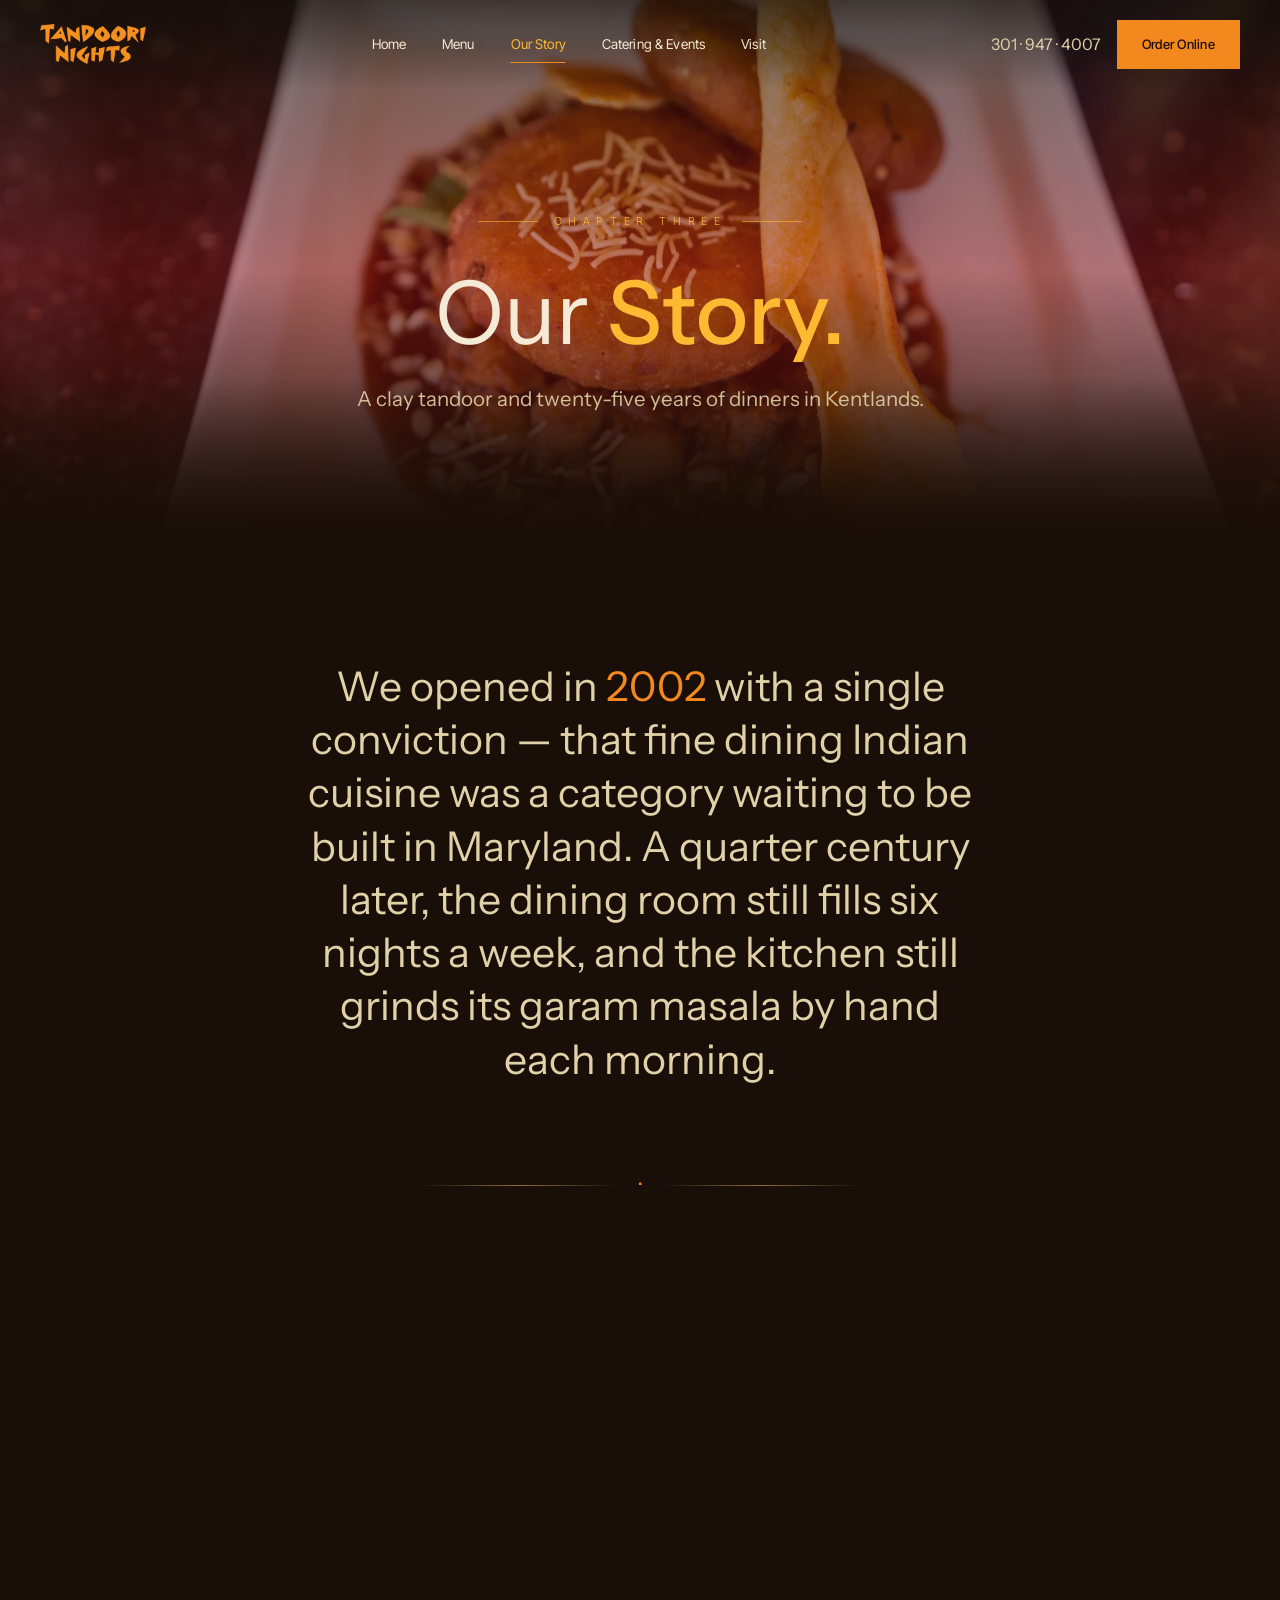
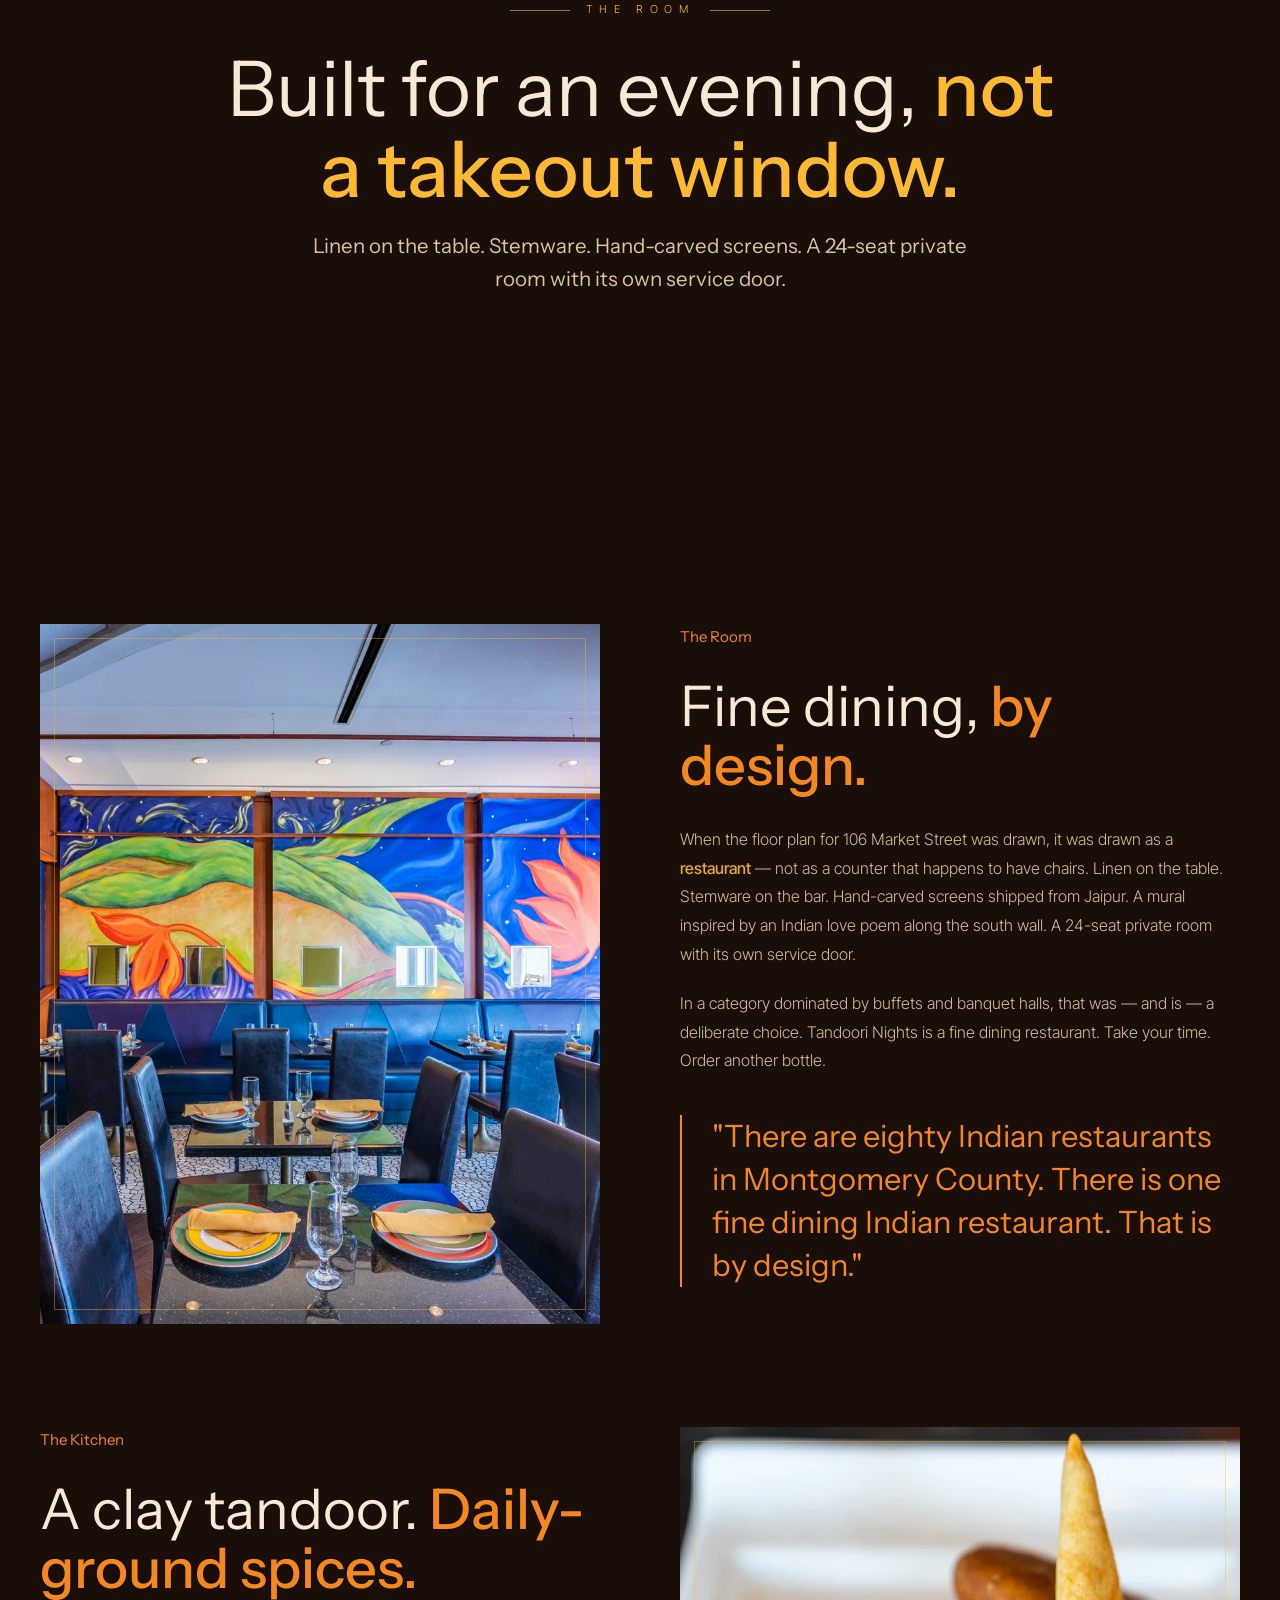
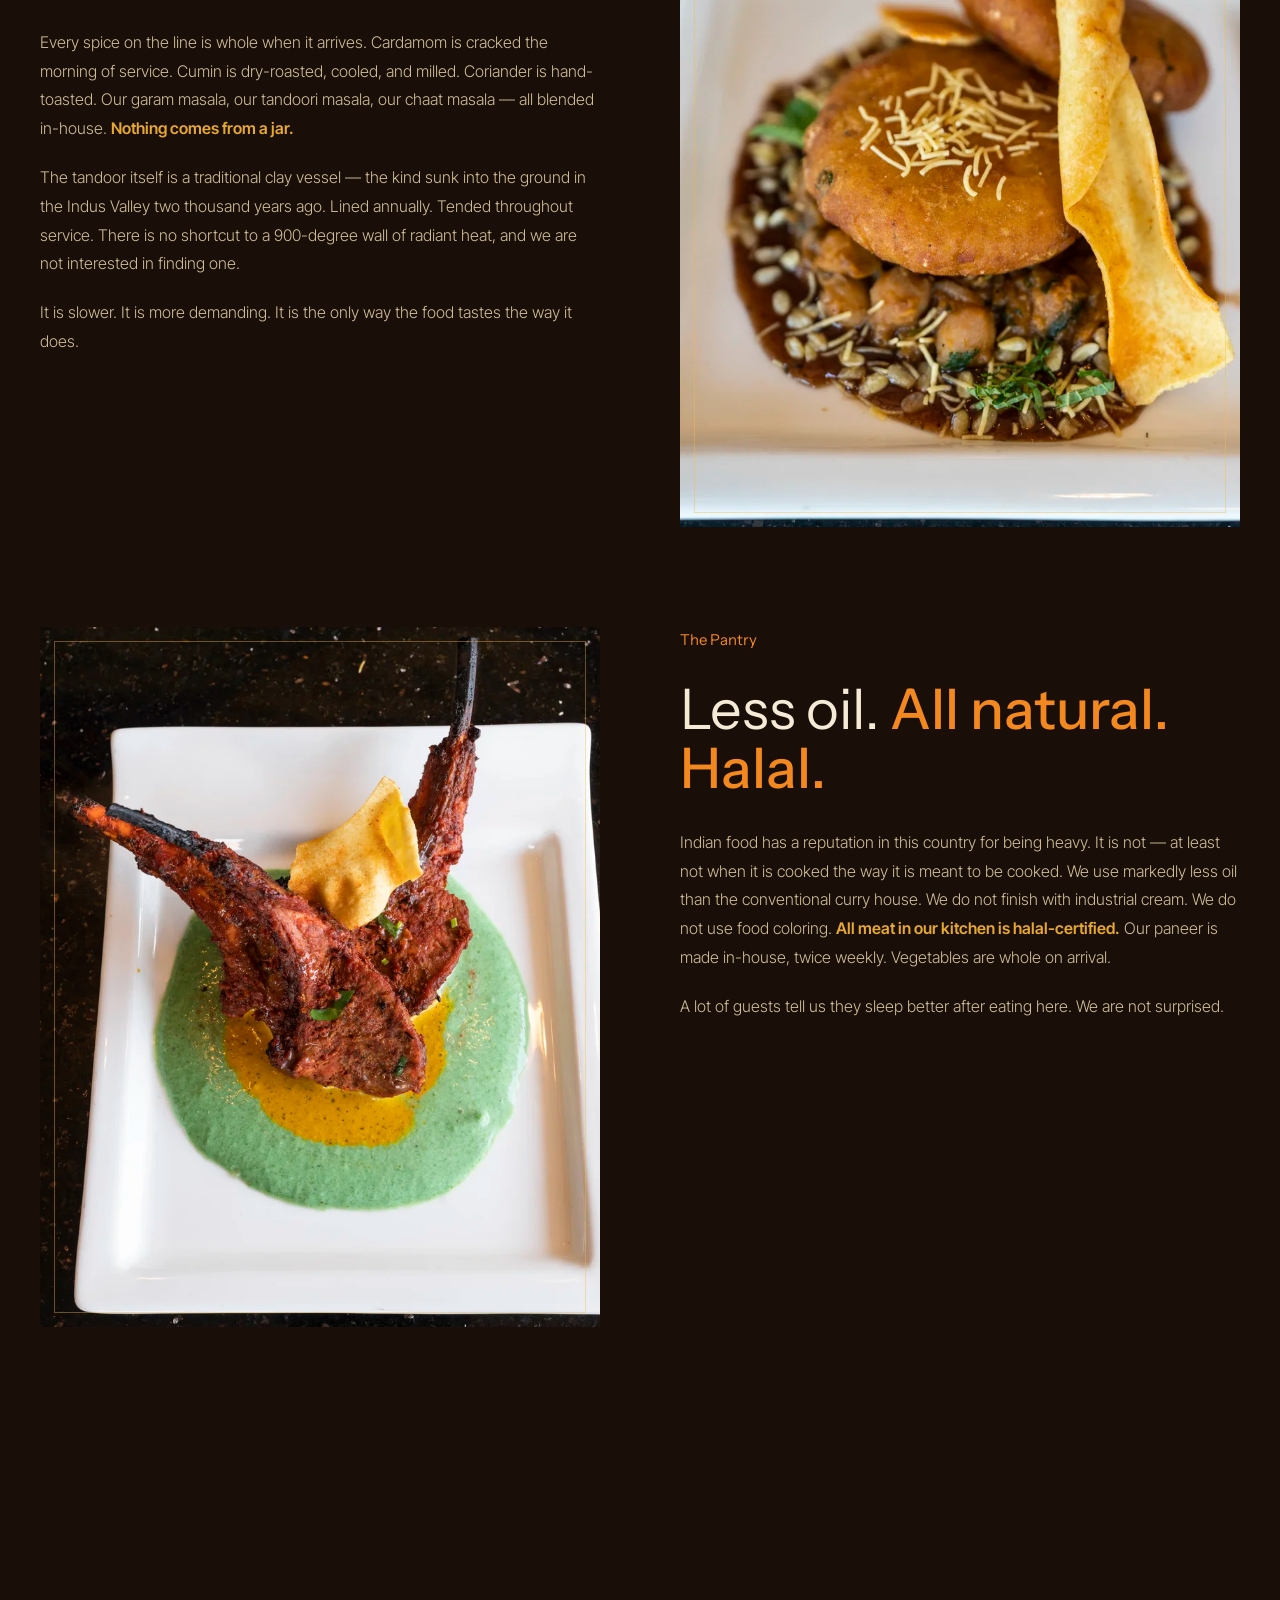
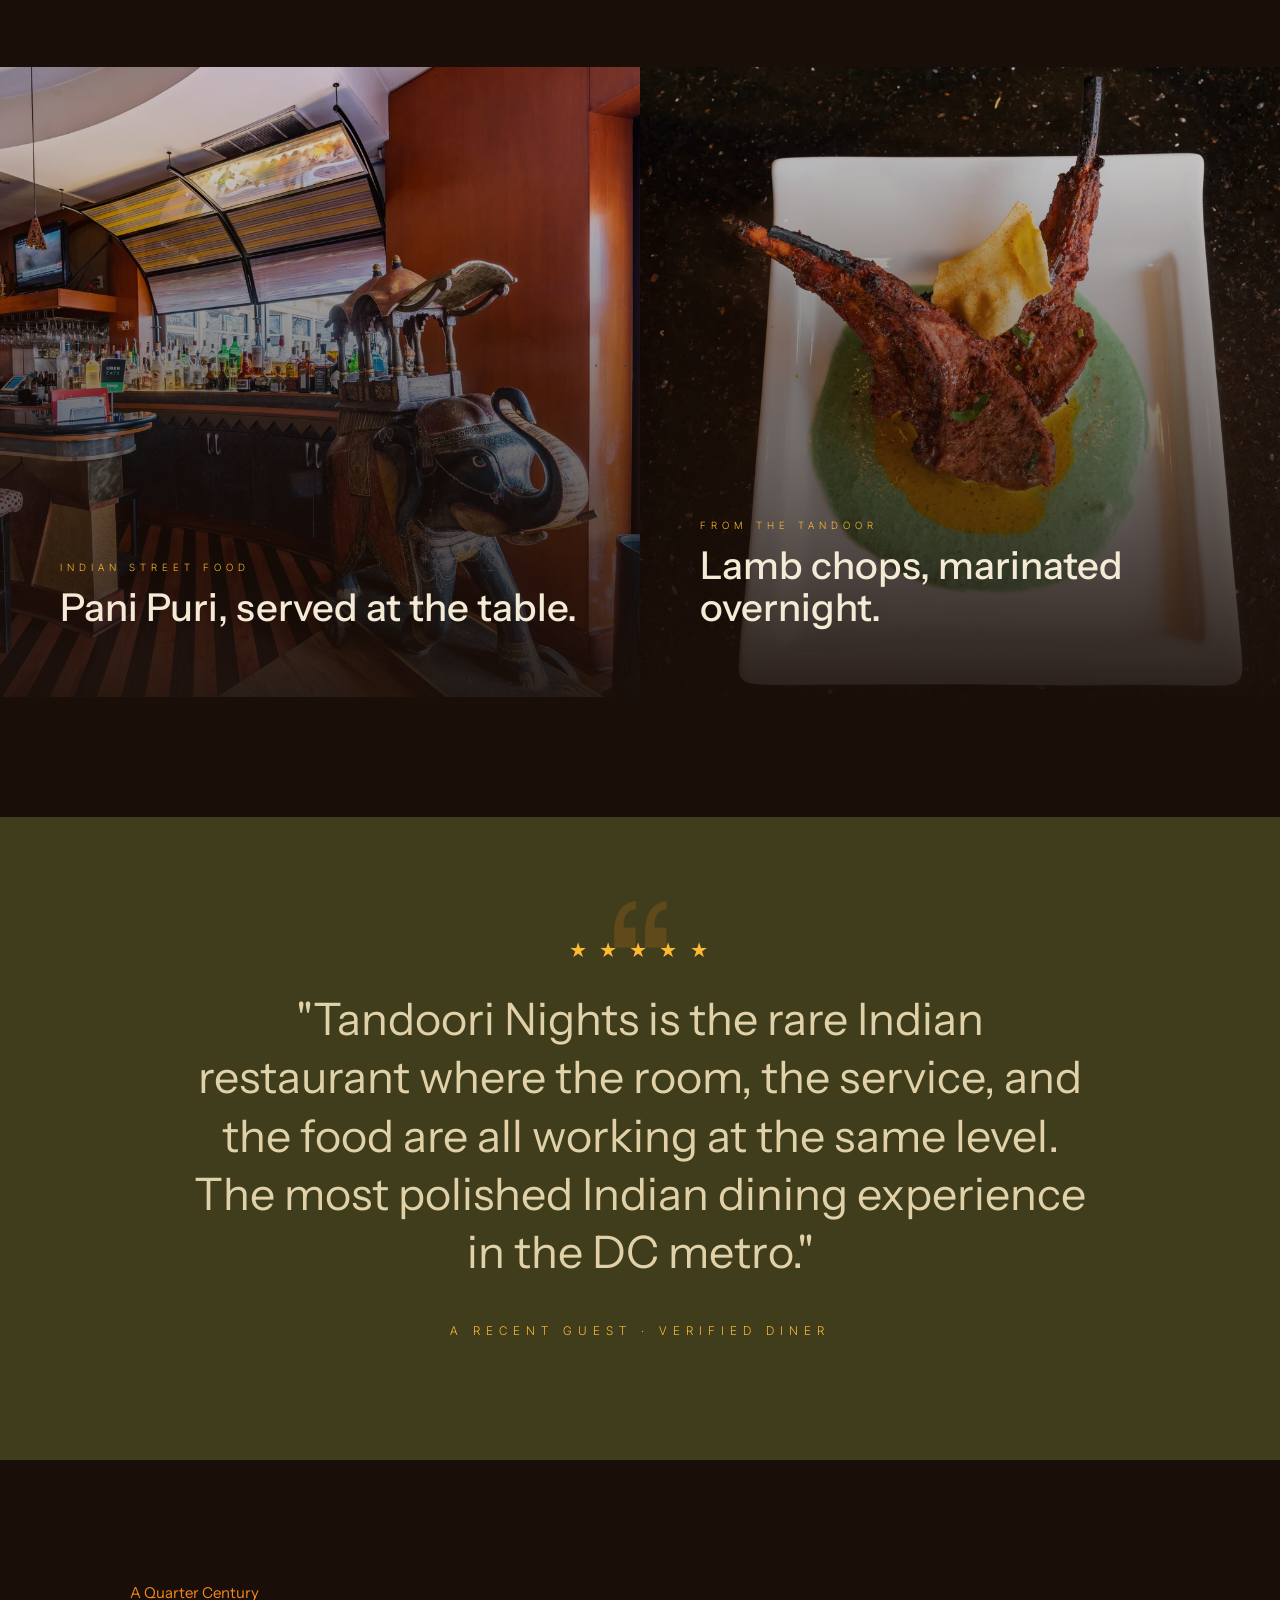
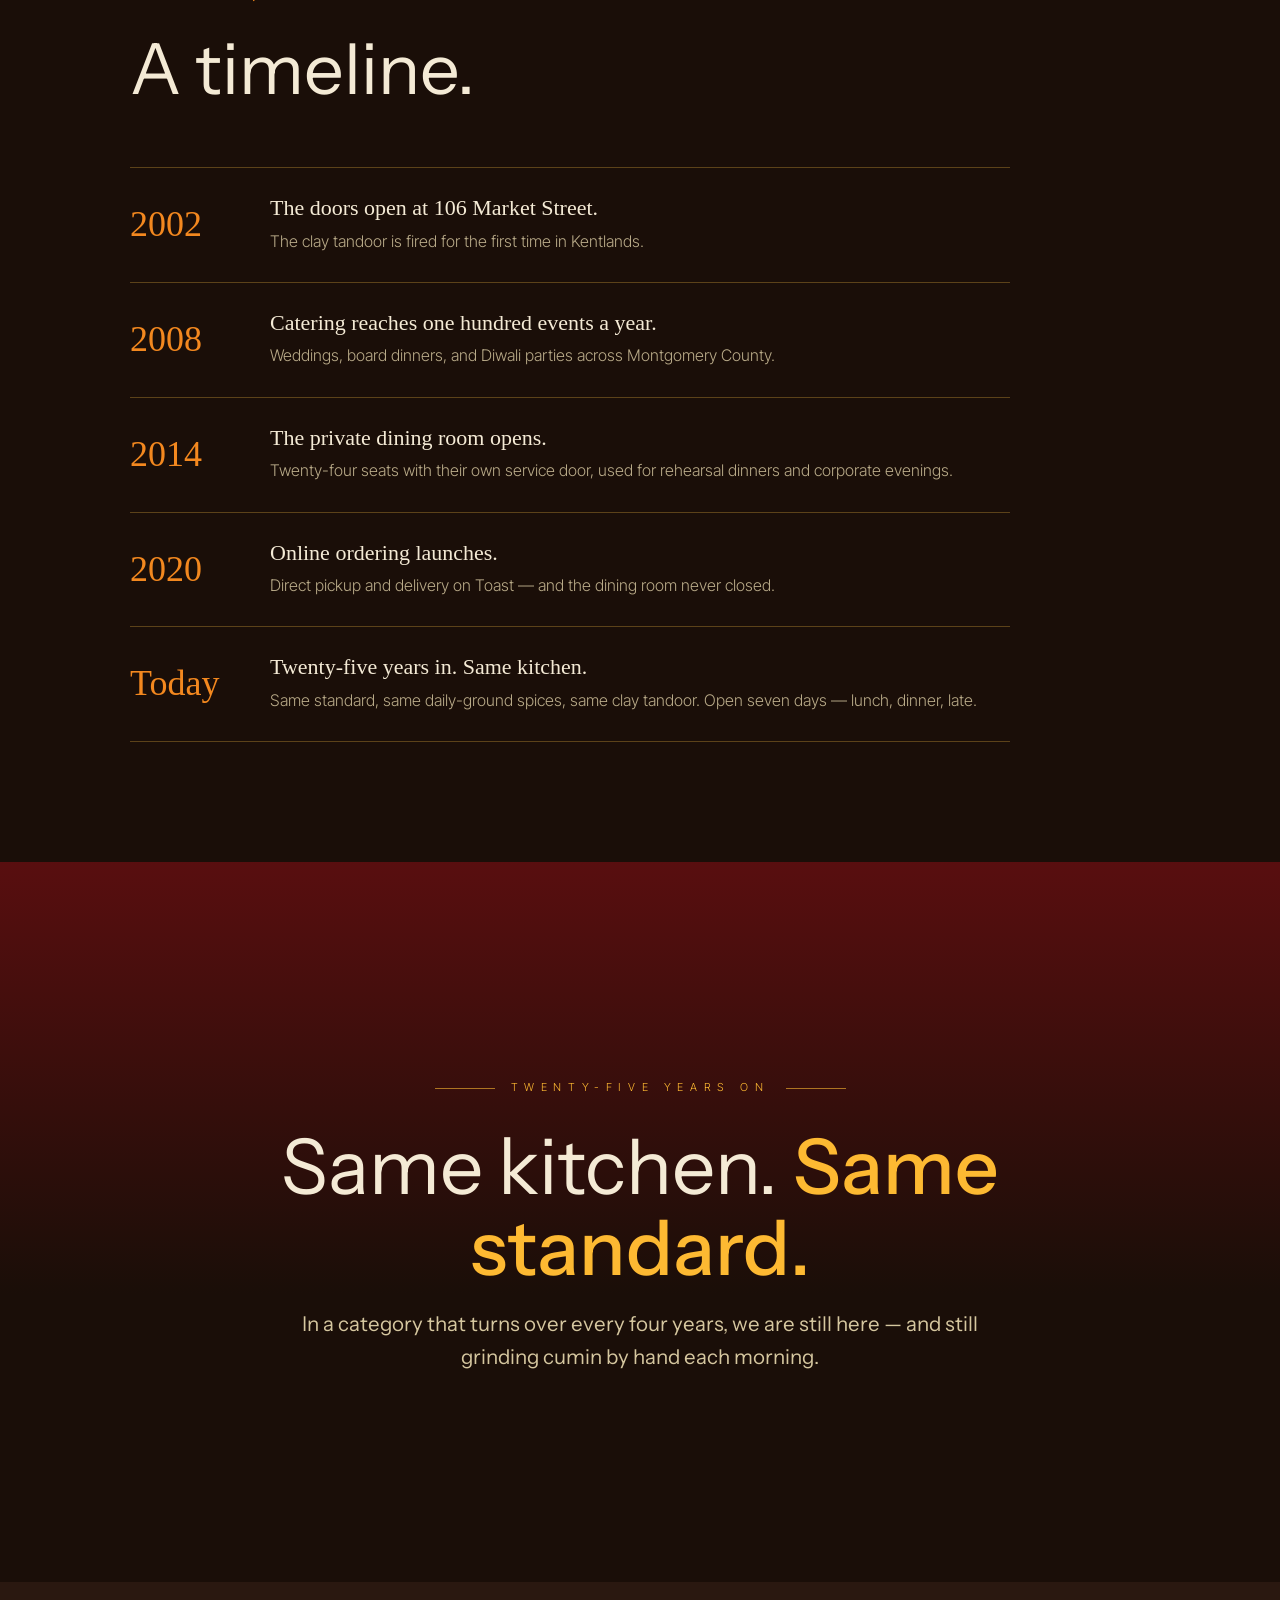
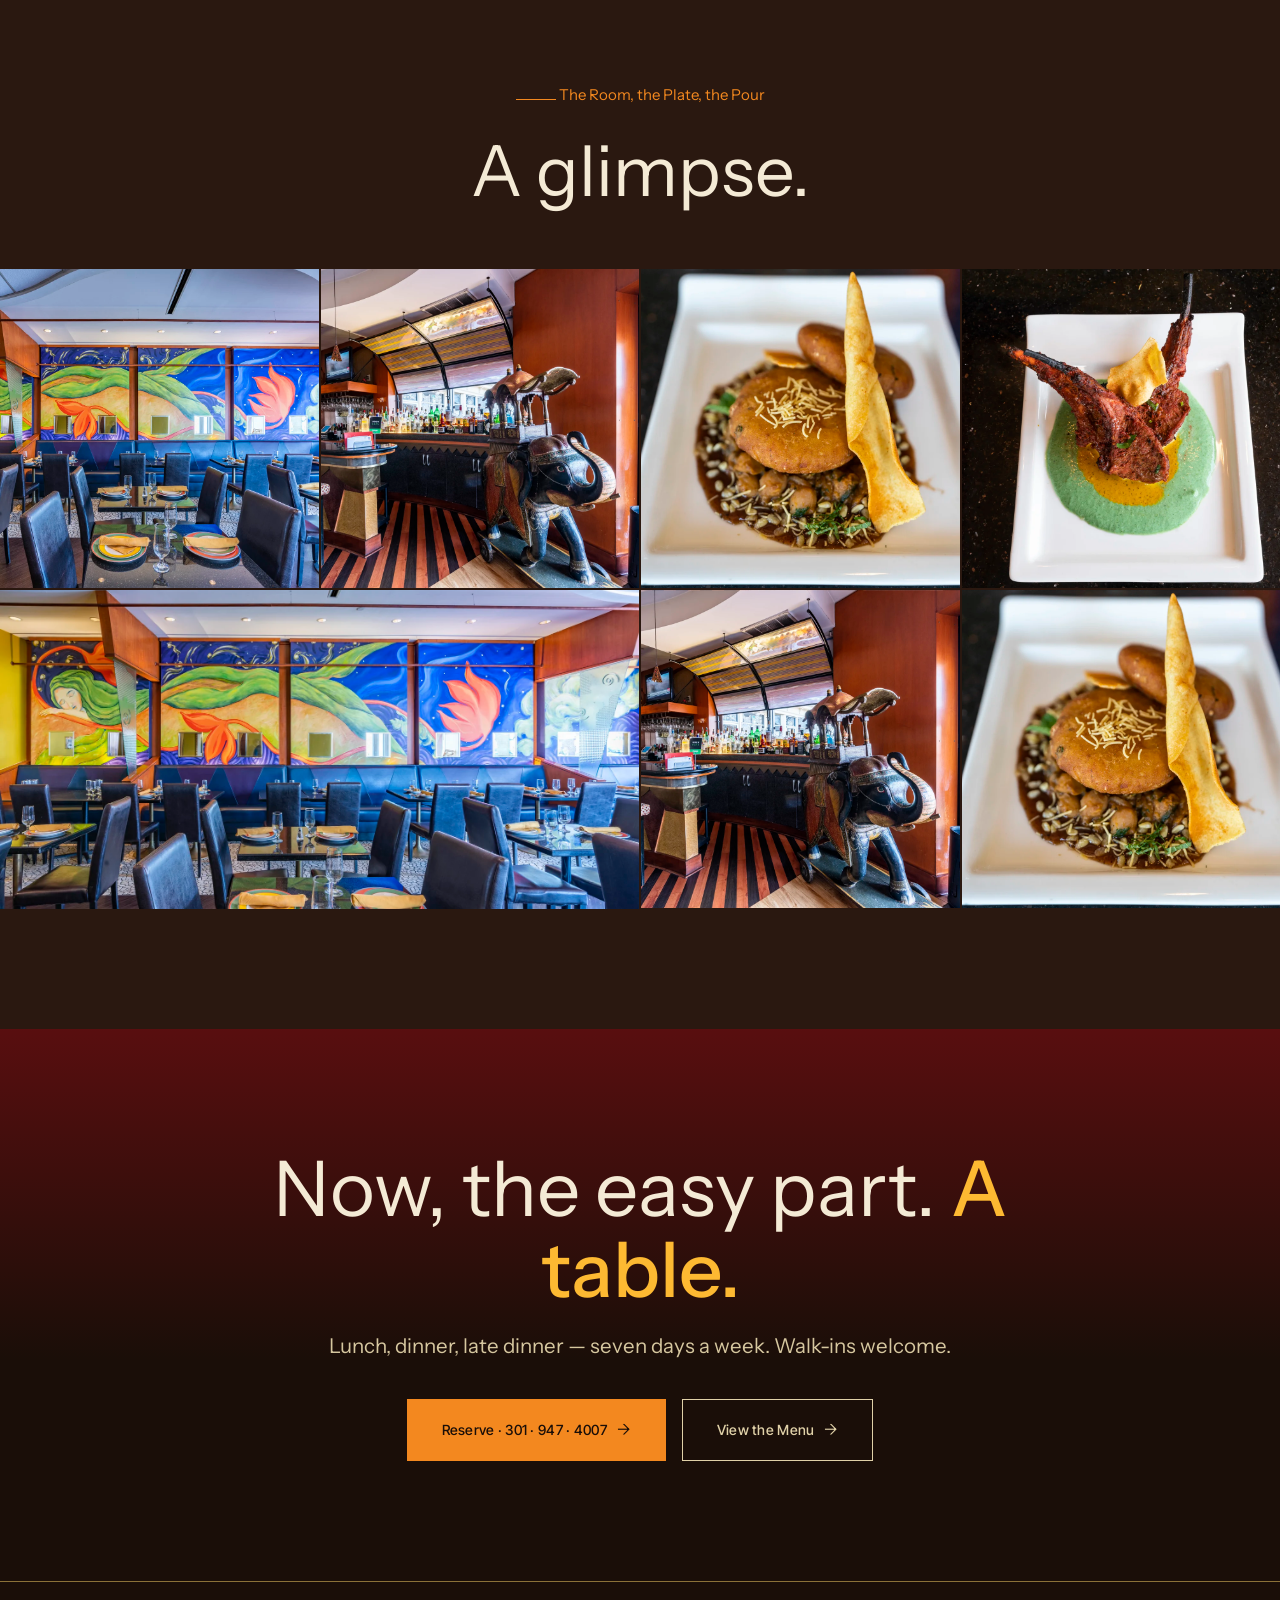
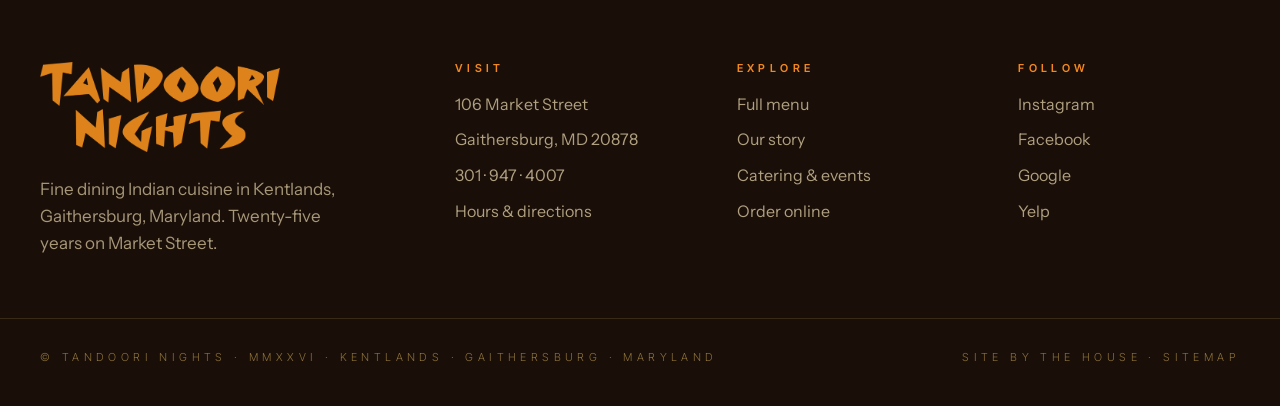
==== commit 9f2b9008: "Add Home link to nav and fix logo href on all pages" ====
--- a/about.html
+++ b/about.html
@@ -43,10 +43,11 @@
 <body>
 
 <nav class="nav scrolled" id="nav">
-  <a href="/" class="nav-logo">
+  <a href="index.html" class="nav-logo">
     <img src="extracted/assets/logo-saffron.png" alt="Tandoori Nights — Indian Restaurant in Kentlands, Gaithersburg" />
   </a>
   <ul class="nav-center">
+    <li><a href="index.html">Home</a></li>
     <li><a href="menu.html">Menu</a></li>
     <li><a href="about.html" class="active">Our Story</a></li>
     <li><a href="catering.html">Catering &amp; Events</a></li>
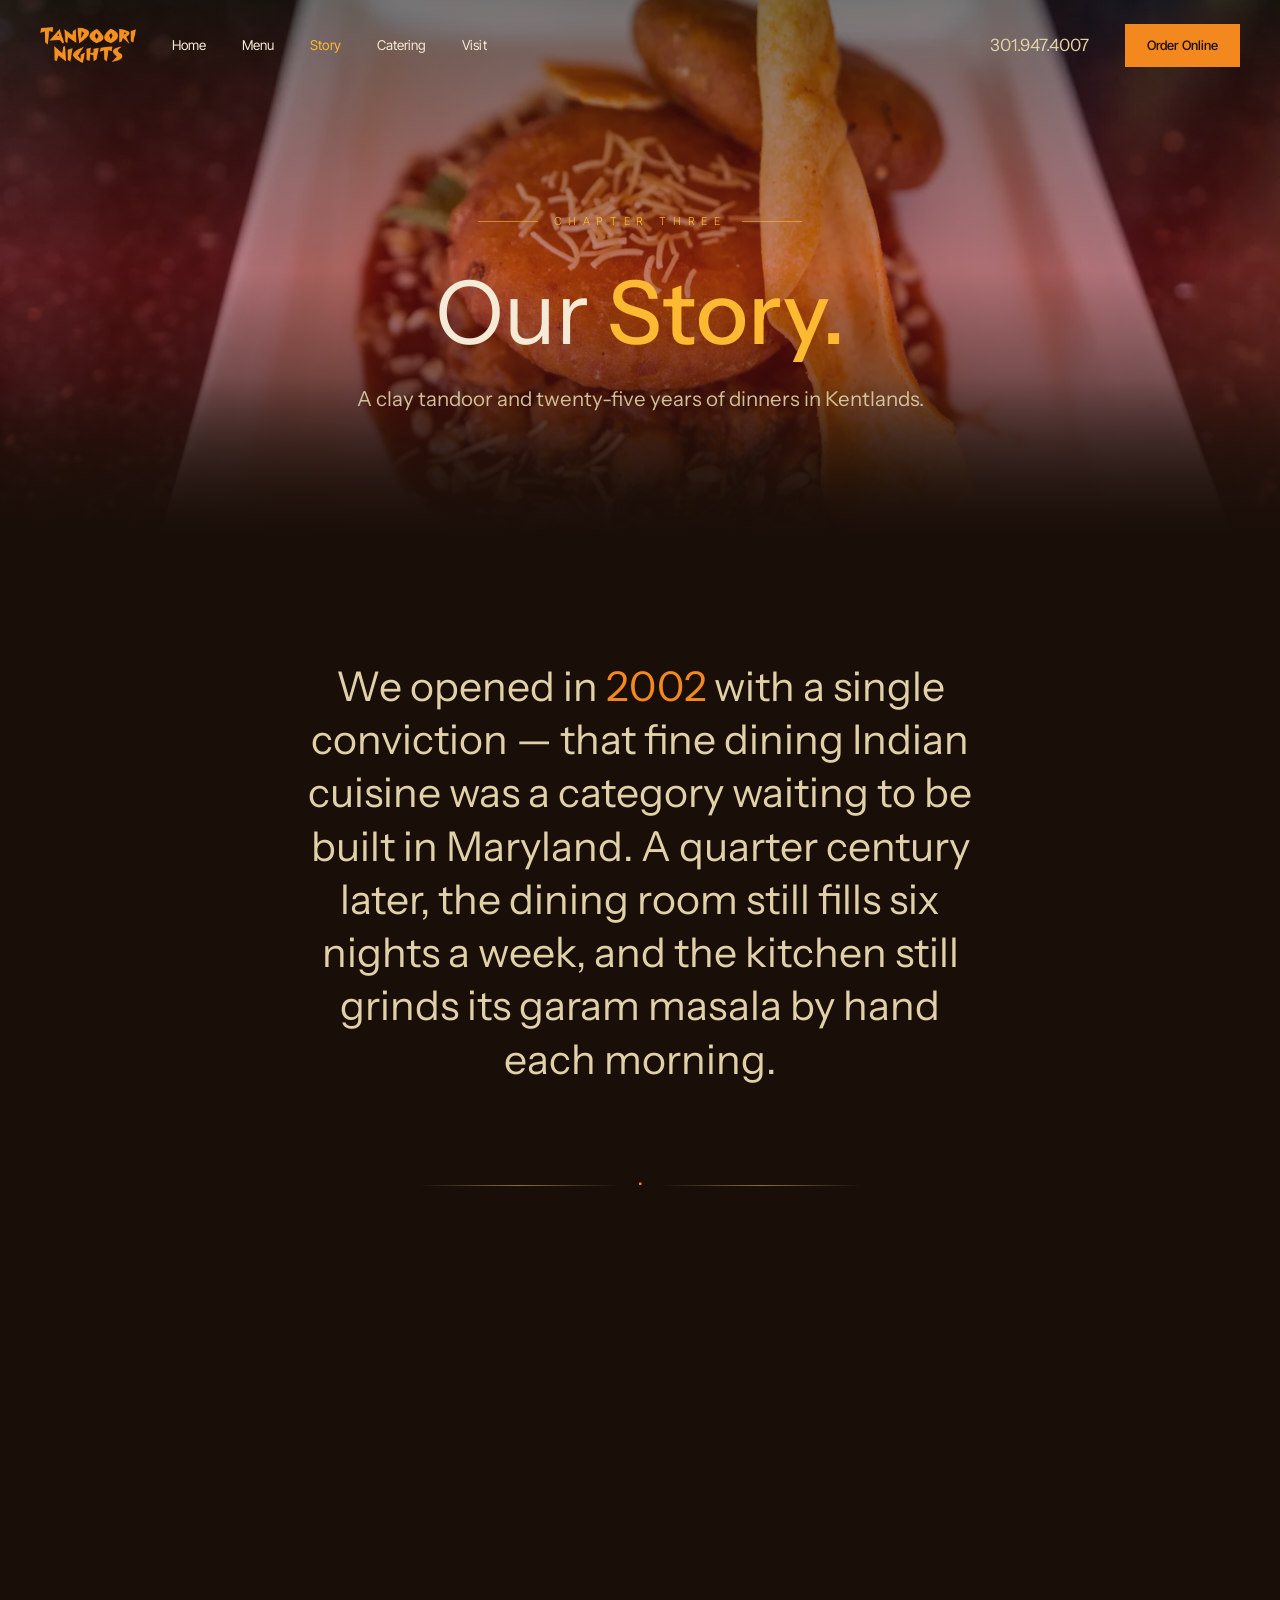
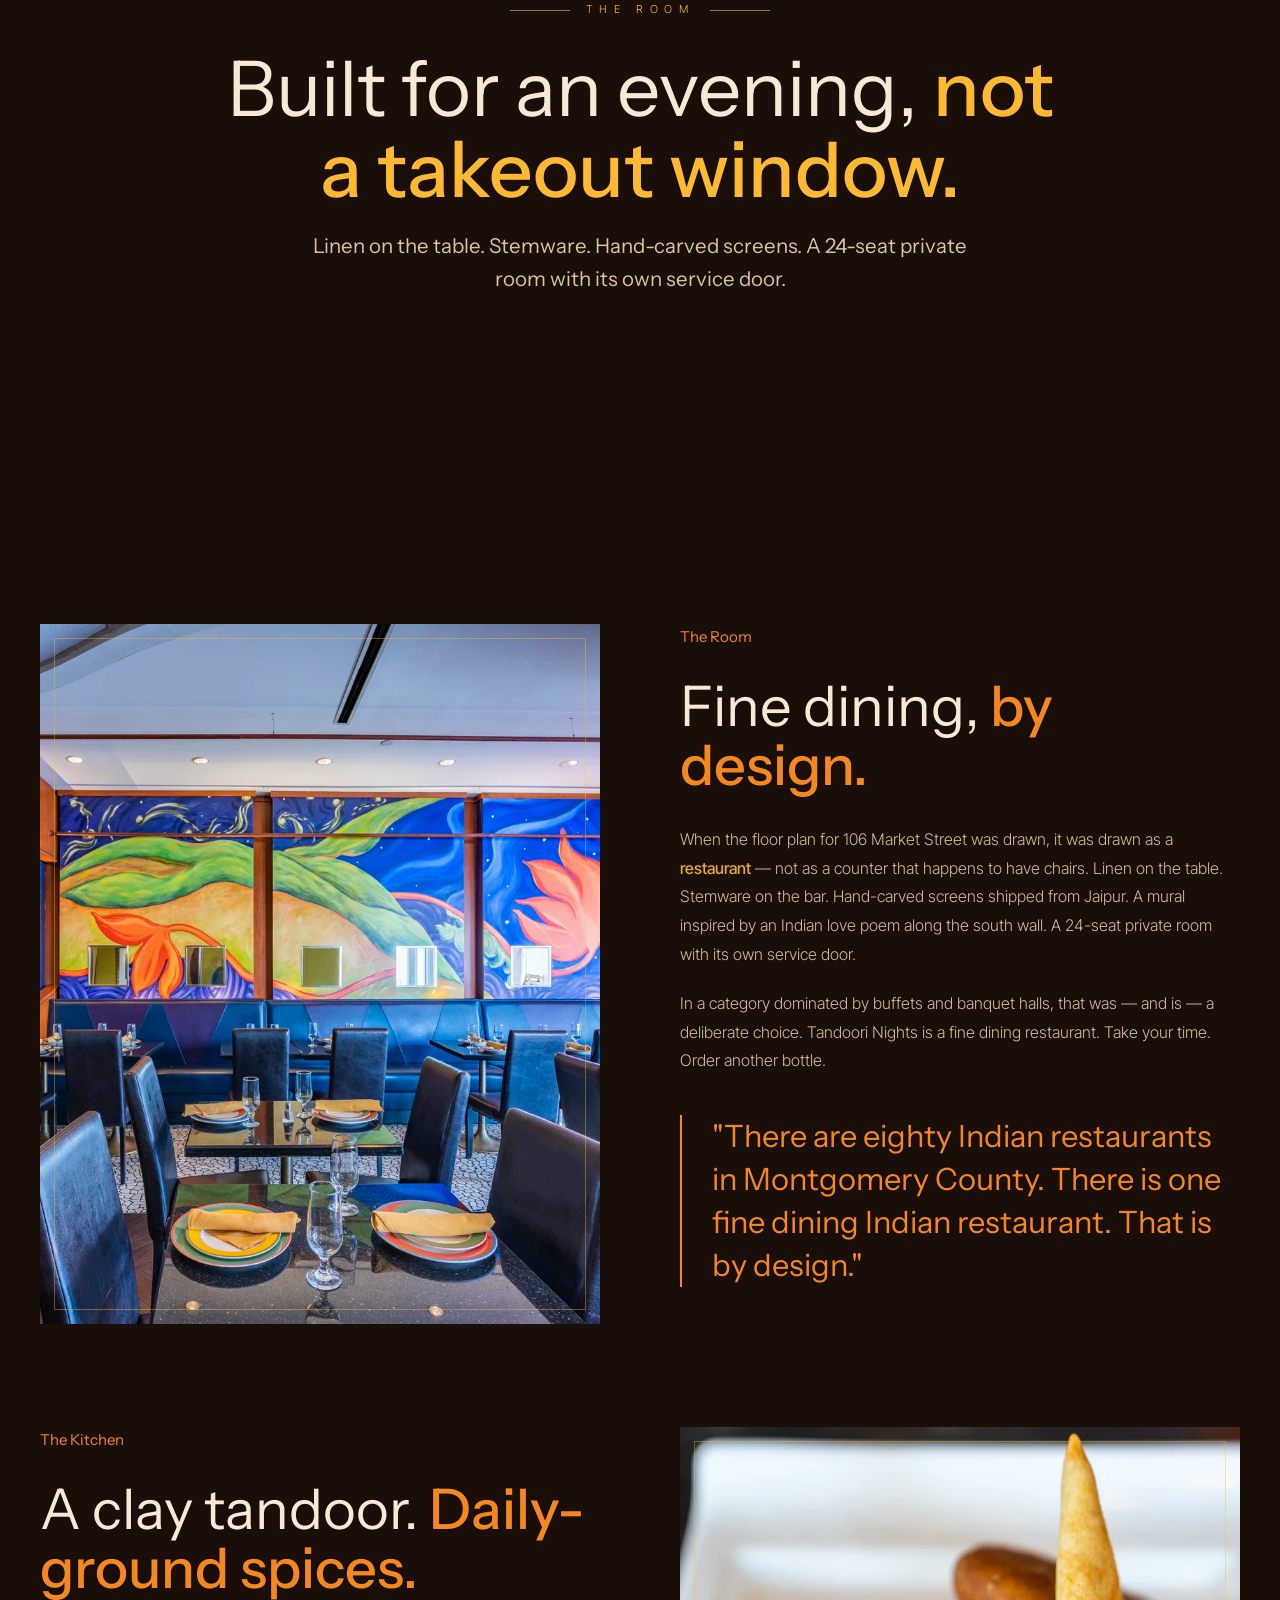
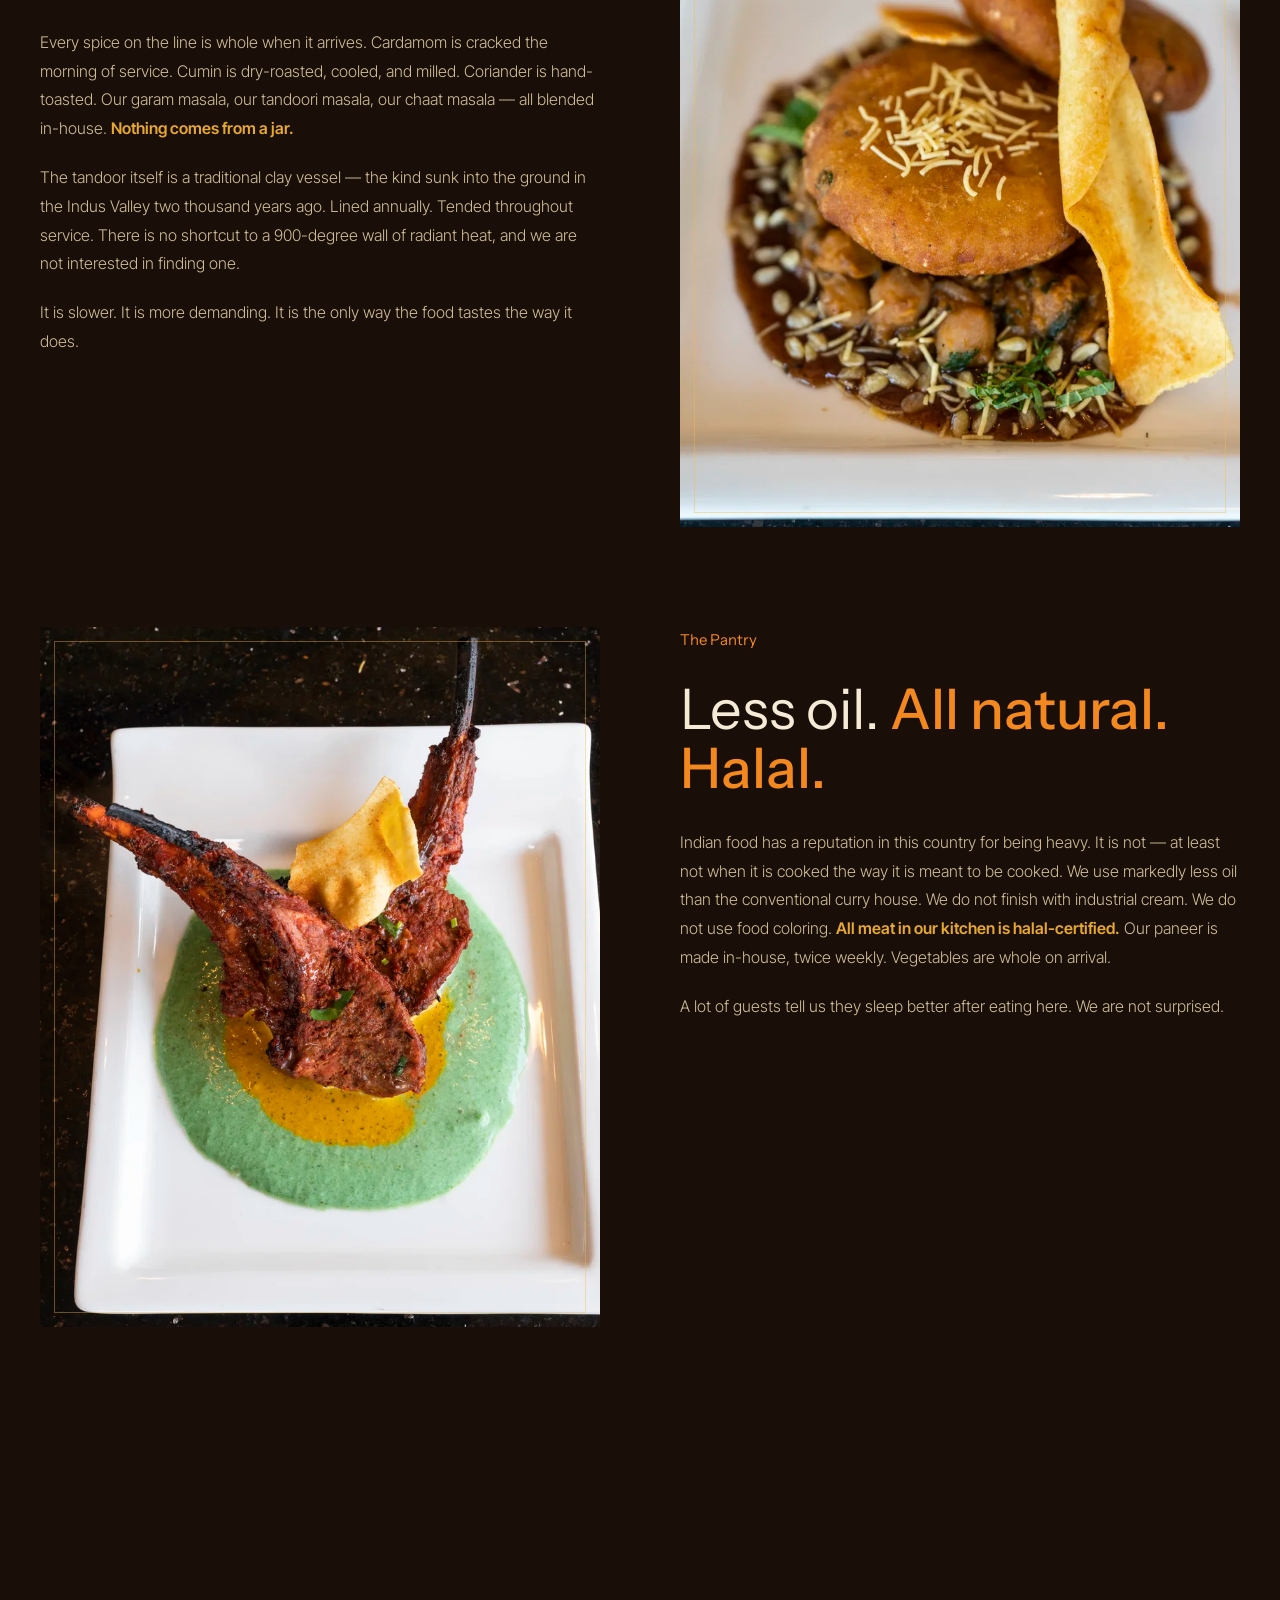
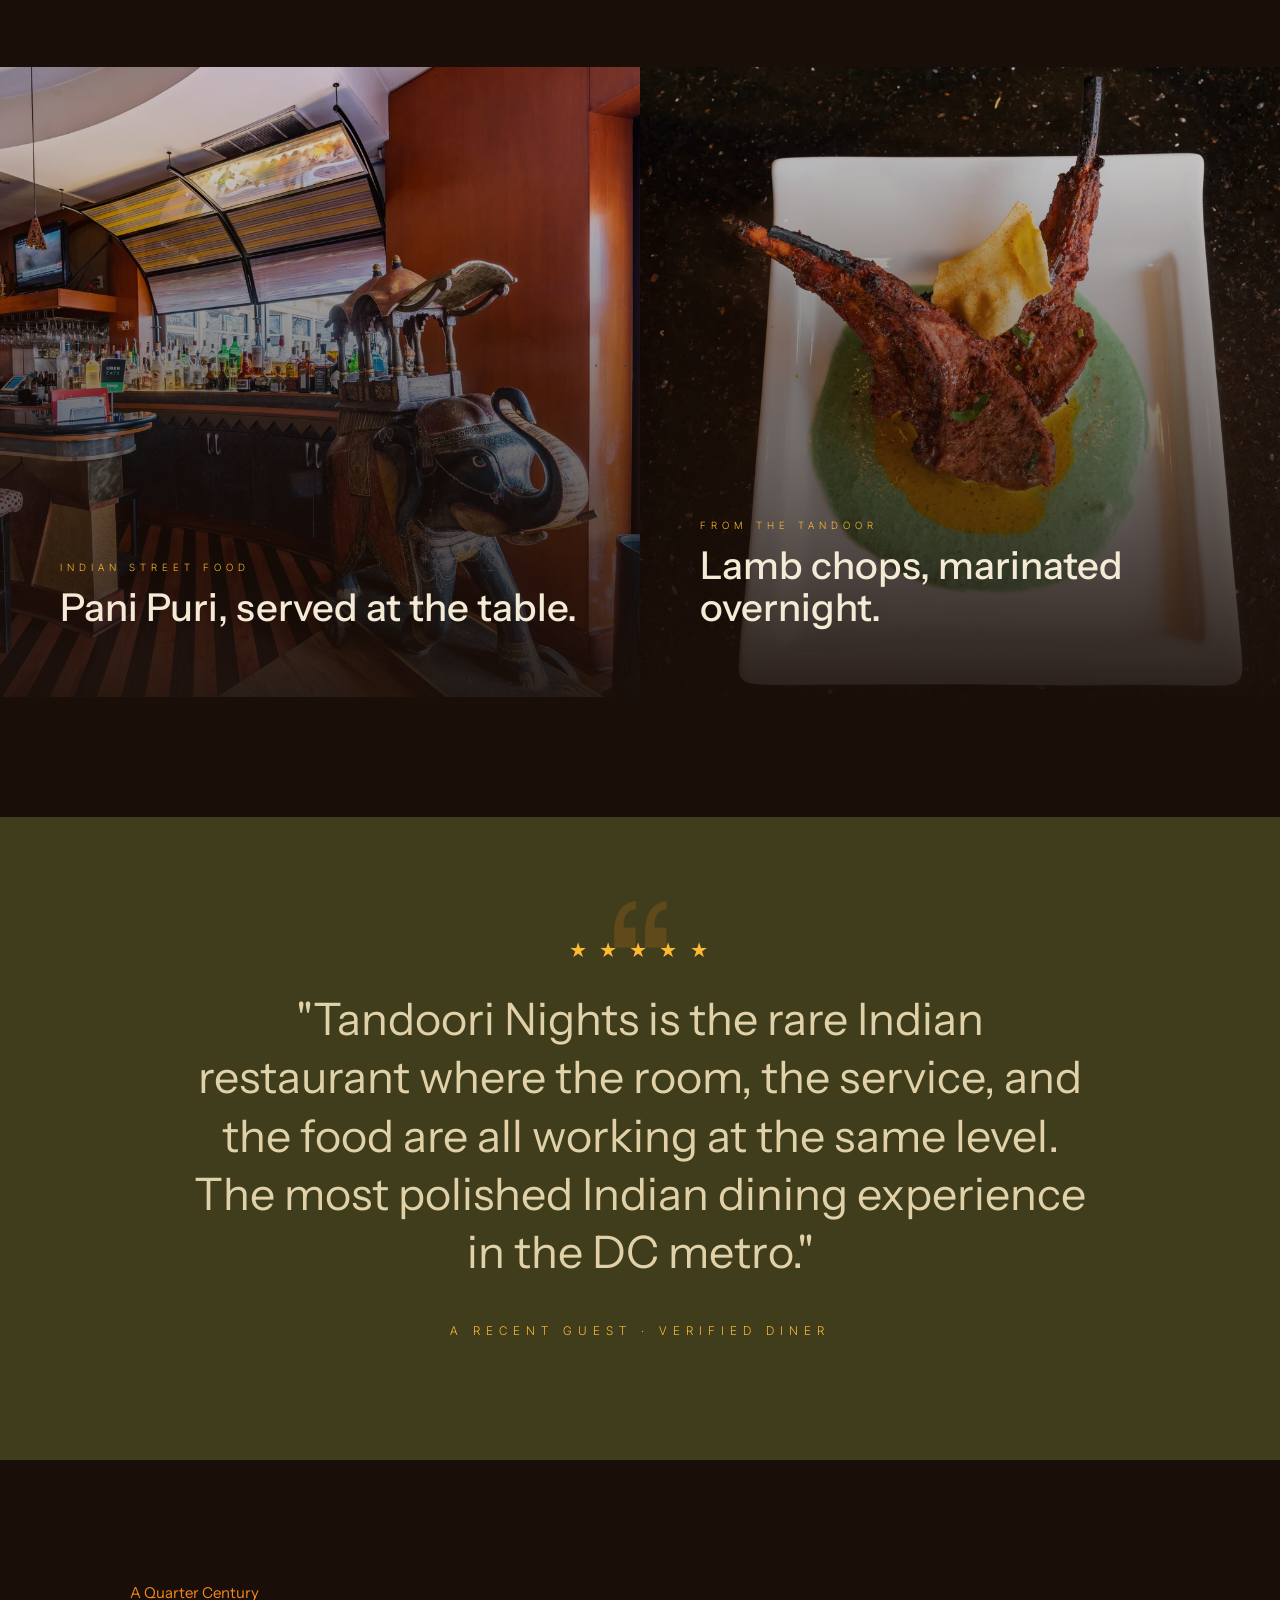
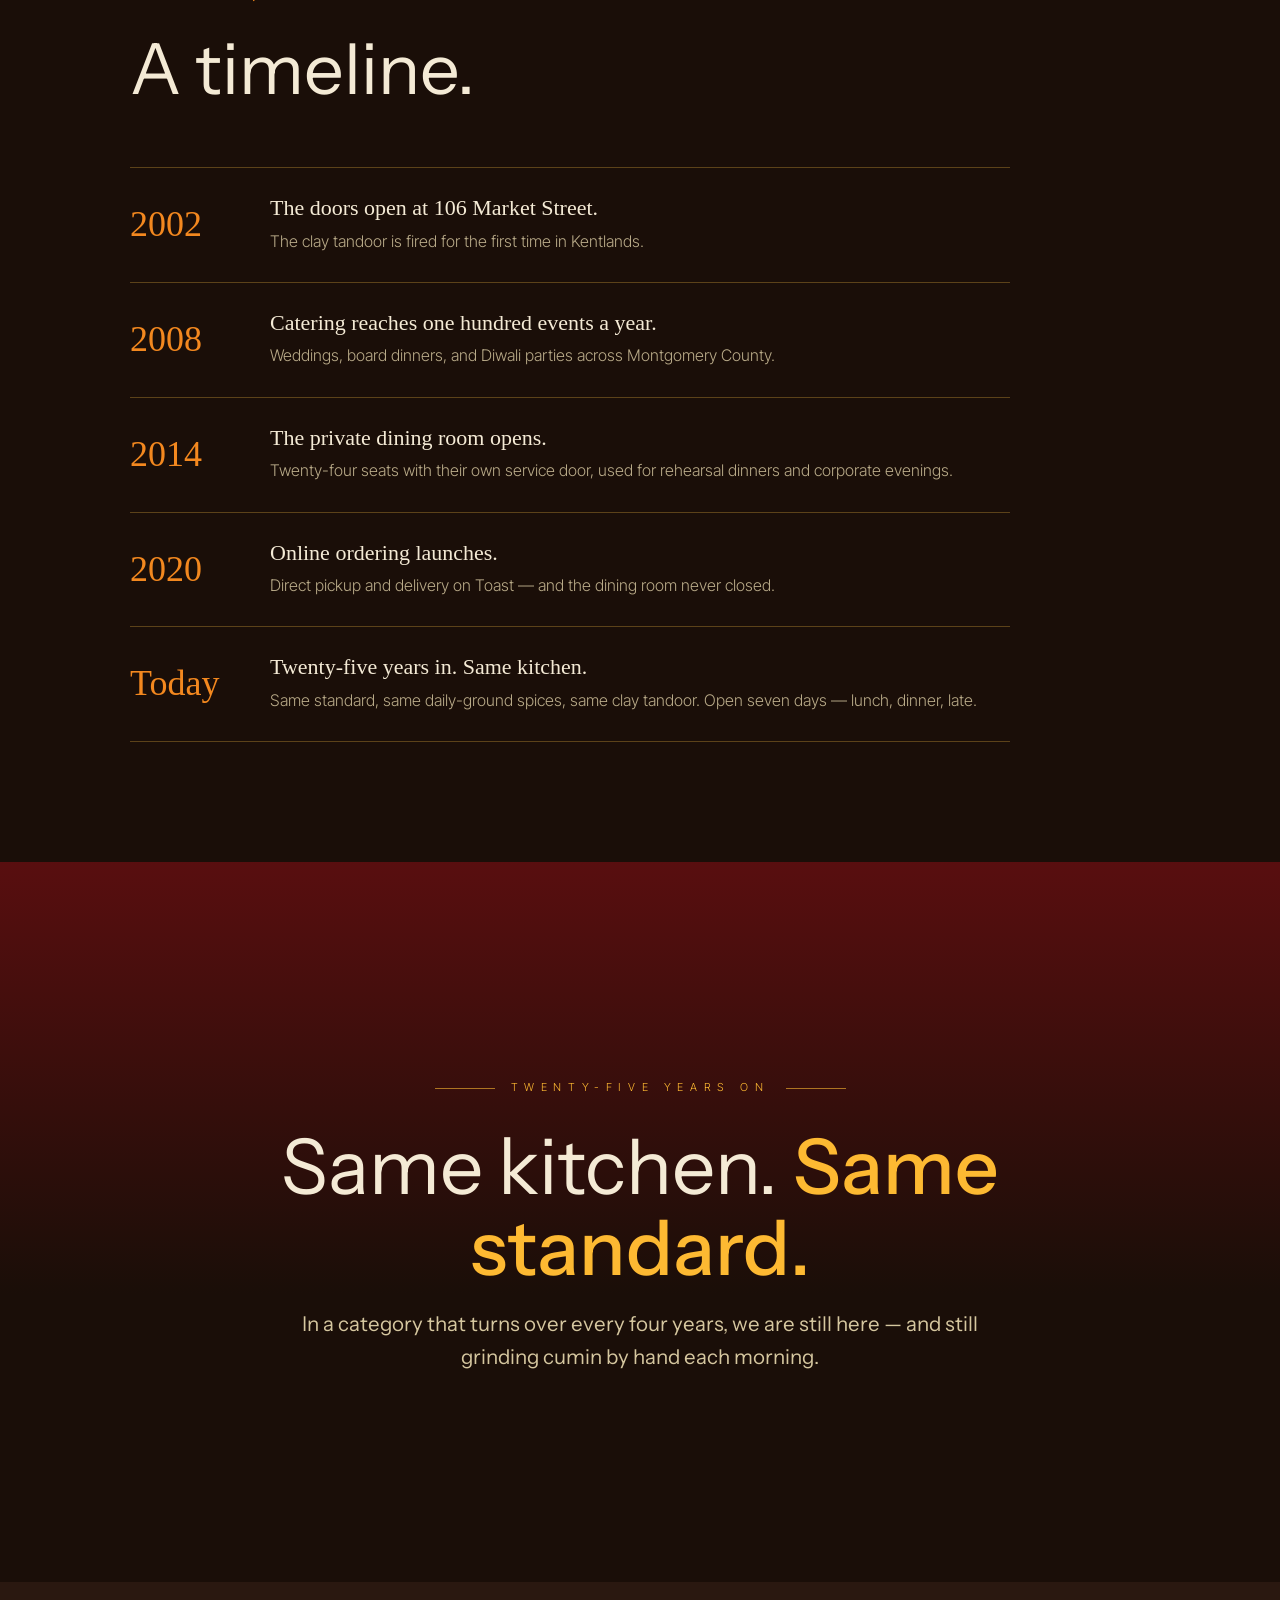
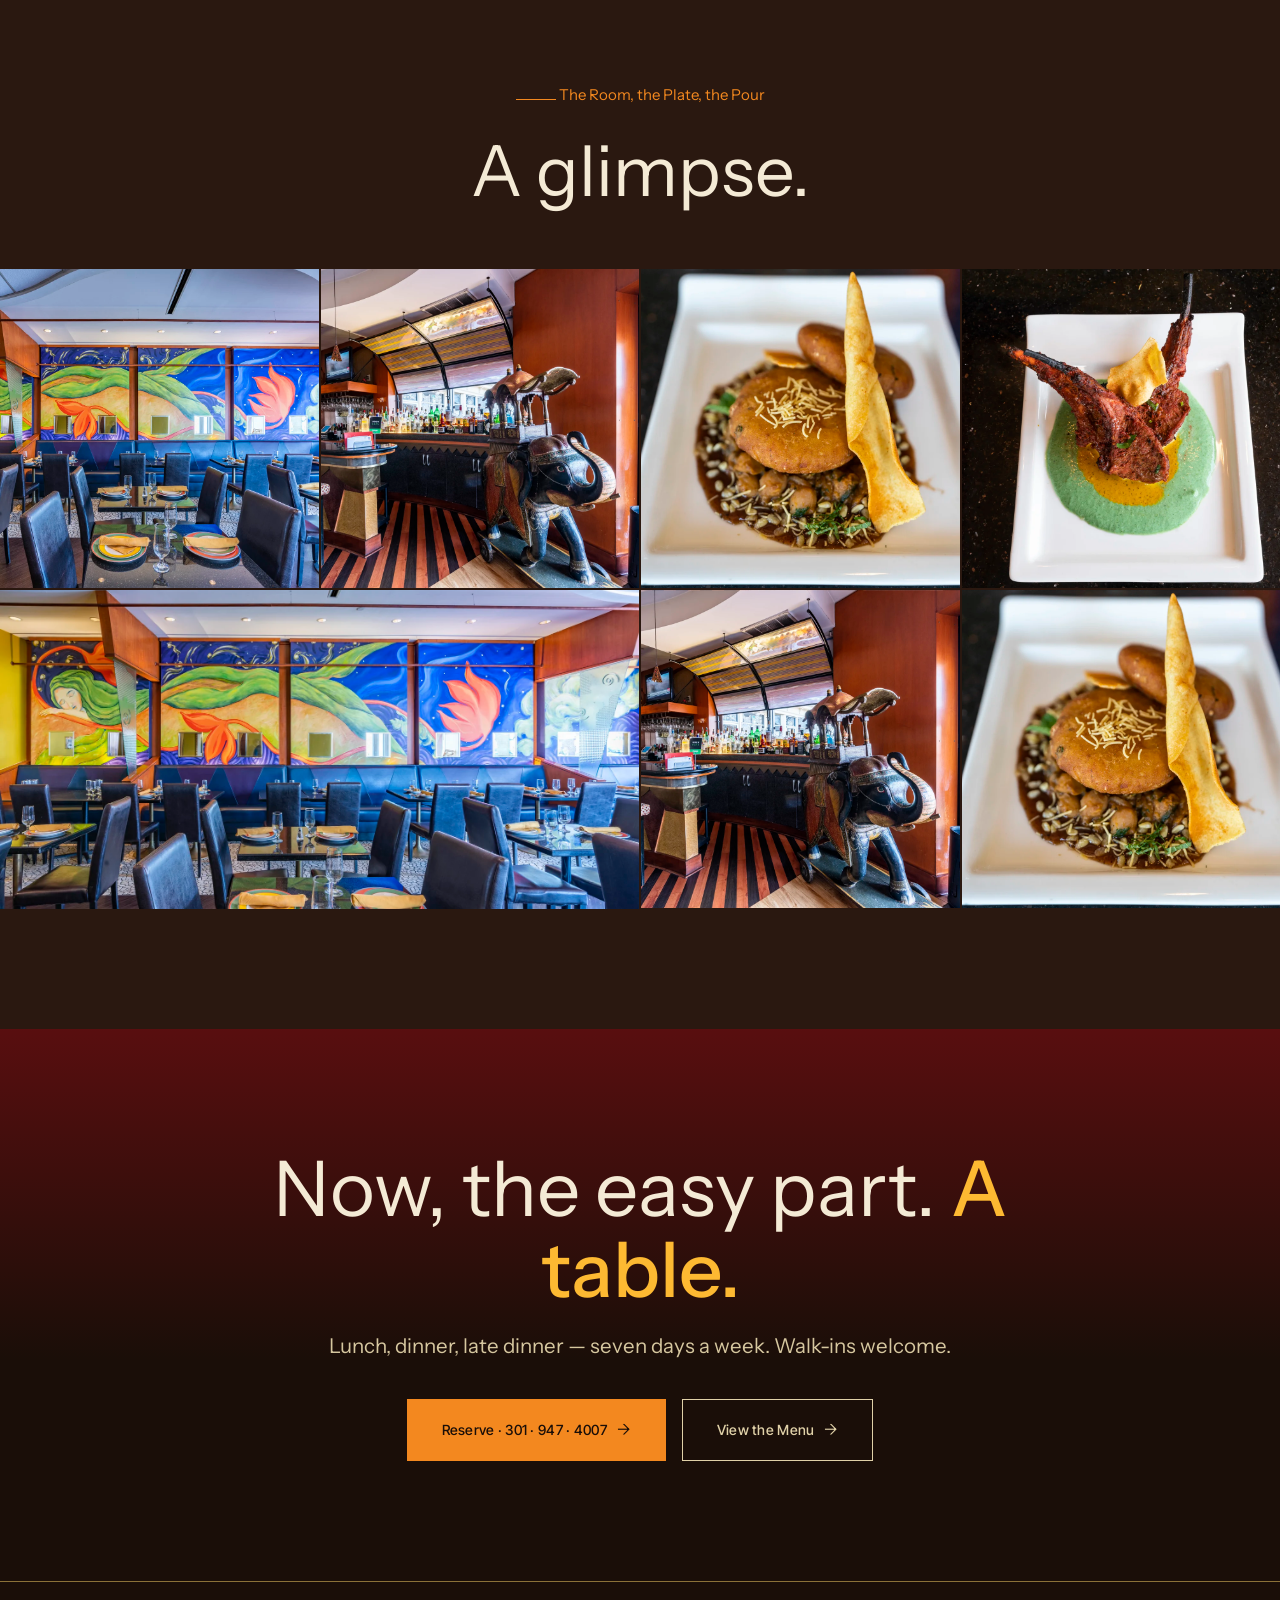
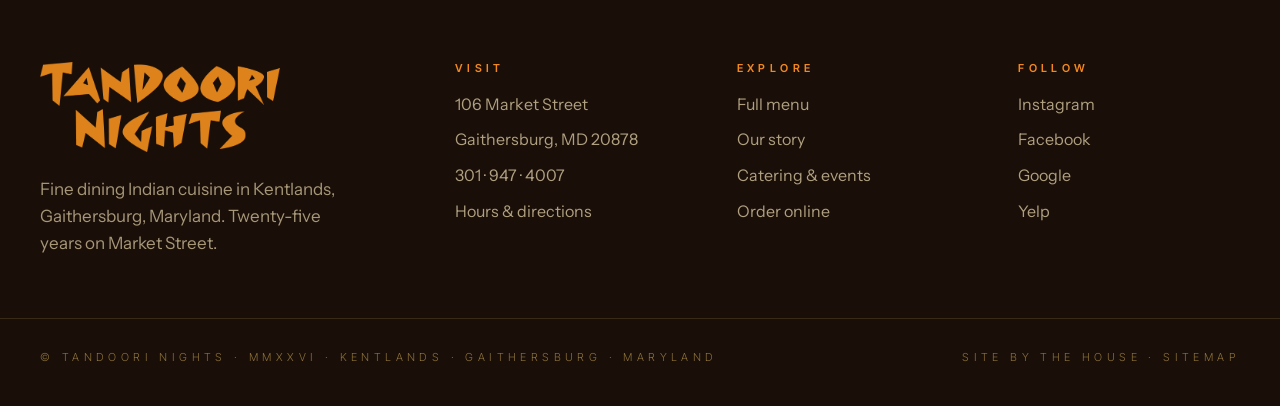
==== commit 2c09c64c: "Unify nav across all pages; menu category nav + legend now stick on scroll" ====
--- a/about.html
+++ b/about.html
@@ -42,20 +42,20 @@
 </head>
 <body>
 
-<nav class="nav scrolled" id="nav">
-  <a href="index.html" class="nav-logo">
-    <img src="extracted/assets/logo-saffron.png" alt="Tandoori Nights — Indian Restaurant in Kentlands, Gaithersburg" />
-  </a>
-  <ul class="nav-center">
-    <li><a href="index.html">Home</a></li>
-    <li><a href="menu.html">Menu</a></li>
-    <li><a href="about.html" class="active">Our Story</a></li>
-    <li><a href="catering.html">Catering &amp; Events</a></li>
-    <li><a href="visit.html">Visit</a></li>
-  </ul>
-  <div class="nav-cta">
-    <a href="tel:+13019474007" class="nav-phone">301 · 947 · 4007</a>
-    <a href="https://www.toasttab.com/tandoori-nights-106-market-street/v3" class="btn btn-saffron">Order Online</a>
+<nav class="nav-min scrolled" id="nav">
+  <div class="left">
+    <a href="index.html" class="mark" aria-label="Tandoori Nights, home">
+      <img src="extracted/assets/logo-saffron.png" alt="Tandoori Nights" />
+    </a>
+    <a href="index.html" class="lnk">Home</a>
+    <a href="menu.html" class="lnk">Menu</a>
+    <a href="about.html" class="lnk active">Story</a>
+    <a href="catering.html" class="lnk">Catering</a>
+    <a href="visit.html" class="lnk">Visit</a>
+  </div>
+  <div class="right">
+    <a href="tel:+13019474007" class="tel">301.947.4007</a>
+    <a href="https://www.toasttab.com/tandoori-nights-106-market-street/v3" class="reserve" rel="noopener">Order Online</a>
   </div>
 </nav>
 
--- a/styles.css
+++ b/styles.css
@@ -1569,6 +1569,7 @@
   transition: color 0.3s var(--easing);
 }
 .nav-min a.lnk:hover { color: var(--turmeric); }
+.nav-min a.lnk.active { color: var(--turmeric); }
 .nav-min .tel {
   font-family: 'Instrument Sans', 'Inter Tight', system-ui, sans-serif;
   font-style: normal;
@@ -1843,13 +1844,38 @@
    MENU PAGE
    ============================================================ */
 
-.menu-nav {
+.menu-sticky {
   position: sticky;
-  top: 0;
+  top: 60px;
   z-index: 50;
   background: var(--cream);
-  border-bottom: 1px solid rgba(117,59,33,0.25);
-  padding: 18px 0;
+  border-bottom: 1px solid rgba(117,59,33,0.18);
+}
+.menu-nav {
+  background: var(--cream);
+  border-bottom: 1px solid rgba(117,59,33,0.18);
+  padding: 16px 0;
+}
+.menu-key {
+  background: var(--cream-pale);
+  padding: 14px 0;
+}
+.menu-key .content {
+  display: flex;
+  gap: 32px;
+  flex-wrap: wrap;
+  justify-content: center;
+  font-family: 'Inter Tight', sans-serif;
+  font-size: 12px;
+  color: var(--sienna-deep);
+  font-weight: 500;
+}
+.menu-key strong { color: var(--tandoor); font-weight: 700; margin-right: 6px; }
+.menu-key .dot { color: var(--bright-red); }
+.menu-key .sep { opacity: 0.4; margin: 0 4px; }
+@media (max-width: 720px) {
+  .menu-sticky { top: 56px; }
+  .menu-key .content { gap: 18px; font-size: 11px; }
 }
 .menu-nav-inner {
   display: flex;
